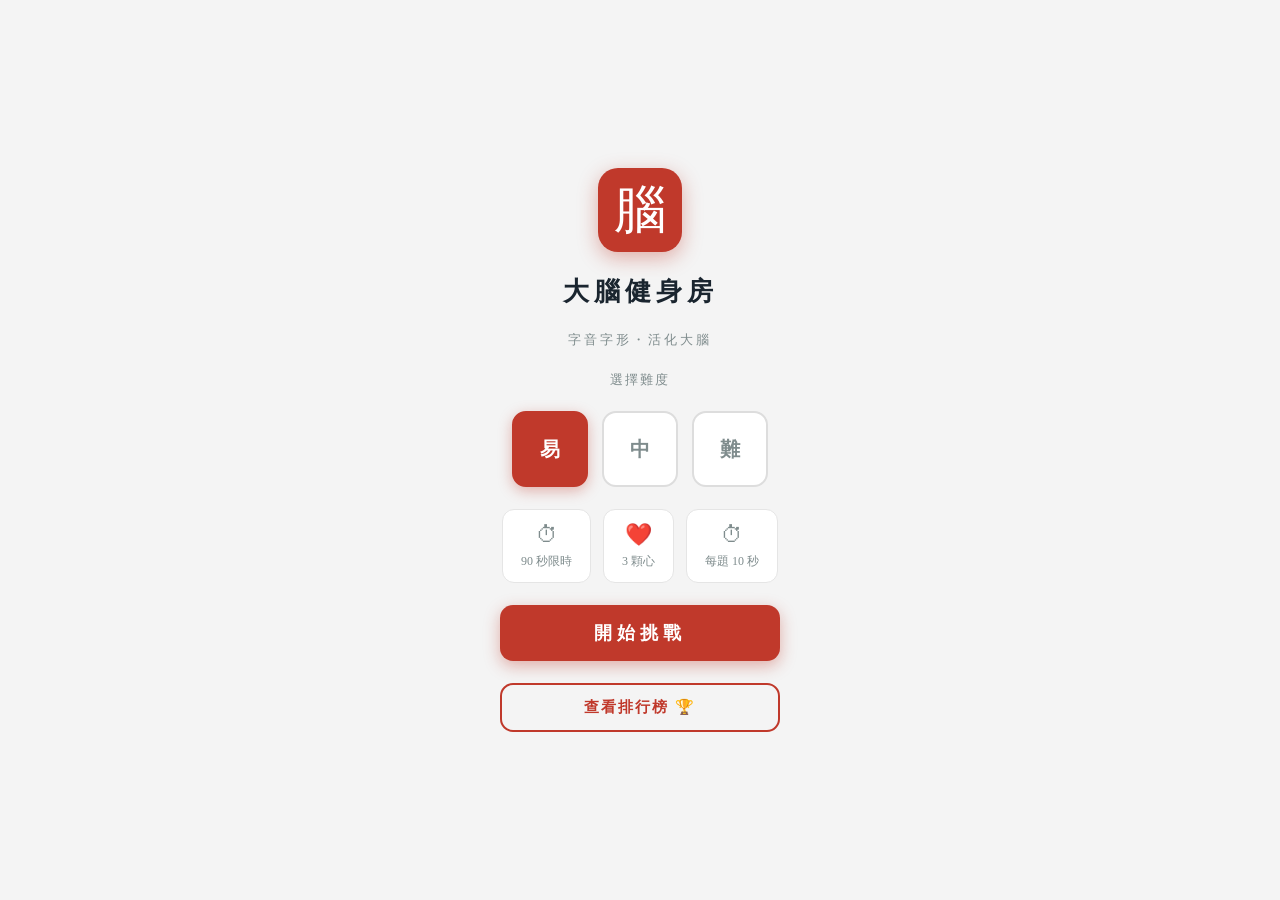
==== index.html @ edae58d8 "Add files via upload" ====
<!DOCTYPE html>
<html lang="zh-TW">
<head>
  <meta charset="UTF-8">
  <meta name="viewport" content="width=device-width, initial-scale=1.0">
  <title>大腦健身房</title>
  <link rel="stylesheet" href="style.css">
</head>
<body>

  <!-- ══════════ 開始畫面 ══════════ -->
  <div id="screen-start" class="screen active">
    <div class="start-wrap">
      <div class="logo-box">腦</div>
      <h1 class="game-title">大腦健身房</h1>
      <p class="game-sub">字音字形・活化大腦</p>

      <p class="diff-label">選擇難度</p>
      <div class="diff-row">
        <button class="diff-btn active" data-diff="1">易</button>
        <button class="diff-btn"        data-diff="2">中</button>
        <button class="diff-btn"        data-diff="3">難</button>
      </div>

      <div class="rule-row">
        <div class="rule-chip"><span class="icon">⏱</span>90 秒限時</div>
        <div class="rule-chip"><span class="icon">❤️</span><span id="rule-hearts">3 顆心</span></div>
        <div class="rule-chip"><span class="icon">⏱</span><span id="rule-per-q">每題 10 秒</span></div>
      </div>

      <button id="start-btn" class="btn-primary">開始挑戰</button>
      <button id="lb-open-btn" class="btn-ghost">查看排行榜 🏆</button>
    </div>
  </div>

  <!-- ══════════ 遊戲畫面 ══════════ -->
  <div id="screen-game" class="screen">

    <div class="top-bar">
      <div class="hearts" id="hearts-display">❤️❤️❤️</div>

      <div class="timer-block">
        <div class="bar-label">剩餘時間</div>
        <div class="timer-num" id="global-timer">90</div>
      </div>

      <div class="score-block">
        <div class="score-label">分數</div>
        <div class="score-num" id="score-display">0</div>
      </div>
    </div>

    <div class="bar-wrap">
      <div class="per-q-bar" id="per-q-bar"></div>
    </div>

    <div class="question-area">
      <span class="type-badge" id="question-type-badge">字音</span>
      <p class="question-text" id="question-text"></p>
    </div>

    <div class="options-grid" id="options-grid"></div>

    <div class="explanation" id="explanation" style="display:none">
      <div class="answer-label">✅ 正確答案：<span id="answer-display"></span></div>
      <div class="explanation-body" id="explanation-text"></div>
    </div>

  </div>

  <!-- ══════════ 結算畫面 ══════════ -->
  <div id="screen-end" class="screen">
    <div class="end-wrap">
      <div class="end-icon"  id="end-icon">⏰</div>
      <h2 class="end-title"  id="end-title">時間到！</h2>
      <div class="final-score" id="final-score">0</div>
      <p class="unit-label">分</p>

      <div class="stats-row">
        <div class="stat">
          <span class="stat-val"   id="stat-correct">0</span>
          <span class="stat-label">答對</span>
        </div>
        <div class="stat">
          <span class="stat-val"   id="stat-total">0</span>
          <span class="stat-label">作答</span>
        </div>
        <div class="stat">
          <span class="stat-val"   id="stat-acc">0%</span>
          <span class="stat-label">正確率</span>
        </div>
      </div>

      <div class="new-record" id="new-record" style="display:none">🎉 新紀錄！</div>

      <button id="replay-btn"      class="btn-primary">再玩一次</button>
      <button id="end-lb-btn"      class="btn-ghost">查看排行榜 🏆</button>
      <button id="change-diff-btn" class="btn-ghost">更換難度</button>
    </div>
  </div>

  <!-- ══════════ 排行榜畫面 ══════════ -->
  <div id="screen-lb" class="screen">
    <div class="lb-header">
      <button id="lb-back-btn" class="lb-back-btn">‹ 返回</button>
      <h2 class="lb-title">排行榜</h2>
      <button id="lb-clear-btn" class="lb-clear-btn">清除</button>
    </div>
    <div class="lb-list" id="lb-list"></div>
    <p class="lb-empty" id="lb-empty" style="display:none">還沒有紀錄，快去挑戰吧！</p>
  </div>

  <script src="questions.js"></script>
  <script src="sounds.js"></script>
  <script src="game.js"></script>
</body>
</html>
---- style.css ----
*, *::before, *::after { box-sizing: border-box; margin: 0; padding: 0; }

:root {
  --red:    #C0392B;
  --red-dk: #96281B;
  --gold:   #D4AC0D;
  --navy:   #1A252F;
  --ok:     #27AE60;
  --fail:   #E74C3C;
  --bg:     #F4F4F4;
  --card:   #FFFFFF;
  --muted:  #7F8C8D;
}

body {
  font-family: 'Noto Serif TC', 'Microsoft JhengHei', '微軟正黑體', serif;
  background: var(--bg);
  color: var(--navy);
  min-height: 100dvh;
  display: flex;
  align-items: center;
  justify-content: center;
}

/* ── screens ── */
.screen {
  display: none;
  flex-direction: column;
  width: 100%;
  max-width: 480px;
  min-height: 100dvh;
}
.screen.active { display: flex; }

/* ═══════════════════════ START ═══════════════════════ */
.start-wrap {
  display: flex;
  flex-direction: column;
  align-items: center;
  justify-content: center;
  gap: 22px;
  padding: 48px 28px;
  min-height: 100dvh;
}

.logo-box {
  width: 84px; height: 84px;
  background: var(--red);
  color: #fff;
  font-size: 52px;
  display: flex; align-items: center; justify-content: center;
  border-radius: 20px;
  box-shadow: 0 6px 20px rgba(192,57,43,.38);
}

.game-title { font-size: 26px; font-weight: 900; letter-spacing: 5px; }
.game-sub   { font-size: 13px; color: var(--muted); letter-spacing: 3px; }

/* difficulty */
.diff-label { font-size: 13px; color: var(--muted); letter-spacing: 2px; text-align: center; }
.diff-row   { display: flex; gap: 14px; }
.diff-btn {
  width: 76px; height: 76px;
  border: 2px solid #DDD;
  border-radius: 14px;
  background: var(--card);
  font-size: 20px; font-weight: 700;
  cursor: pointer;
  color: var(--muted);
  letter-spacing: 1px;
  transition: border-color .18s, color .18s, background .18s, box-shadow .18s;
  font-family: inherit;
}
.diff-btn:hover   { border-color: var(--red); color: var(--red); }
.diff-btn.active  { background: var(--red); border-color: var(--red); color: #fff; box-shadow: 0 4px 14px rgba(192,57,43,.36); }

/* rule chips */
.rule-row { display: flex; gap: 12px; }
.rule-chip {
  display: flex; flex-direction: column; align-items: center; gap: 5px;
  background: var(--card); border: 1px solid #E5E5E5;
  border-radius: 12px; padding: 12px 18px;
  font-size: 12px; color: var(--muted);
}
.rule-chip .icon { font-size: 22px; }

/* buttons */
.btn-primary {
  width: 100%; max-width: 280px;
  padding: 16px; border: none; border-radius: 13px;
  background: var(--red); color: #fff;
  font-size: 18px; font-weight: 700; letter-spacing: 5px;
  cursor: pointer; font-family: inherit;
  box-shadow: 0 5px 16px rgba(192,57,43,.38);
  transition: background .18s, transform .1s;
}
.btn-primary:hover   { background: var(--red-dk); transform: translateY(-1px); }
.btn-primary:active  { transform: none; }

.btn-ghost {
  width: 100%; max-width: 280px;
  padding: 13px; border: 2px solid var(--red); border-radius: 13px;
  background: transparent; color: var(--red);
  font-size: 15px; font-weight: 600; letter-spacing: 2px;
  cursor: pointer; font-family: inherit;
  transition: background .18s;
}
.btn-ghost:hover { background: rgba(192,57,43,.05); }

/* ═══════════════════════ GAME ════════════════════════ */
#screen-game { background: var(--bg); }

/* top bar */
.top-bar {
  display: flex; align-items: center; justify-content: space-between;
  padding: 14px 20px 12px;
  background: var(--card);
  box-shadow: 0 2px 8px rgba(0,0,0,.06);
}
.hearts { font-size: 20px; letter-spacing: 2px; min-width: 80px; }

.timer-block { text-align: center; }
.bar-label, .score-label { font-size: 10px; color: var(--muted); letter-spacing: 1px; }
.timer-num {
  font-size: 30px; font-weight: 900; line-height: 1;
  font-variant-numeric: tabular-nums;
  min-width: 50px; text-align: center;
}
.timer-num.urgent { color: var(--fail); animation: pulse .5s infinite alternate; }
@keyframes pulse { to { transform: scale(1.06); } }

.score-block { text-align: right; min-width: 80px; }
.score-num {
  font-size: 26px; font-weight: 900; line-height: 1;
  font-variant-numeric: tabular-nums;
}

/* per-question bar */
.bar-wrap { height: 5px; background: #E8E8E8; }
.per-q-bar {
  height: 100%;
  background: linear-gradient(90deg, var(--gold), var(--red));
  transition: width .08s linear;
}
.per-q-bar.low { background: var(--fail); }

/* question */
.question-area { padding: 18px 24px 8px; }
.type-badge {
  display: inline-block;
  padding: 4px 14px; margin-bottom: 14px;
  background: var(--red); color: #fff;
  border-radius: 20px; font-size: 12px; letter-spacing: 2px;
}
.question-text { font-size: 20px; line-height: 1.75; font-weight: 600; }

/* options */
.options-grid {
  display: grid;
  grid-template-columns: 1fr 1fr;
  gap: 12px;
  padding: 0 24px 16px;
}
.options-grid.two-col { grid-template-columns: 1fr; }

.option-btn {
  padding: 18px 14px;
  background: var(--card); border: 2px solid #E5E5E5; border-radius: 13px;
  font-size: 18px; font-weight: 600; letter-spacing: 1px; line-height: 1.4;
  cursor: pointer; color: var(--navy); font-family: inherit;
  transition: border-color .14s, background .14s, transform .1s;
}
.option-btn:hover:not(:disabled) {
  border-color: var(--red);
  background: rgba(192,57,43,.04);
  transform: translateY(-1px);
}
.option-btn:active:not(:disabled) { transform: none; }
.option-btn.reveal { background: #EAFAF1; border-color: var(--ok); color: var(--ok); }
.option-btn.wrong  { background: #FDEDEC; border-color: var(--fail); color: var(--fail); }

/* explanation */
.explanation {
  margin: 0 24px 16px;
  padding: 12px 16px;
  background: var(--card);
  border-left: 4px solid var(--ok);
  border-radius: 0 10px 10px 0;
  animation: fadeUp .28s ease;
}
.answer-label {
  font-size: 17px;
  font-weight: 700;
  color: var(--ok);
  margin-bottom: 6px;
  letter-spacing: 1px;
}
.explanation-body {
  font-size: 13px;
  color: var(--muted);
  line-height: 1.7;
}
@keyframes fadeUp { from { opacity: 0; transform: translateY(5px); } to { opacity: 1; } }

/* floating score */
.float-score {
  position: fixed; top: 72px; right: 26px;
  font-size: 22px; font-weight: 900; color: var(--gold);
  pointer-events: none; z-index: 200;
  animation: floatUp .9s ease forwards;
}
@keyframes floatUp {
  0%   { opacity: 1; transform: translateY(0); }
  100% { opacity: 0; transform: translateY(-44px); }
}

/* ═══════════════════════ END ═════════════════════════ */
.end-wrap {
  display: flex; flex-direction: column;
  align-items: center; justify-content: center;
  gap: 16px; padding: 48px 28px;
  min-height: 100dvh;
}
.end-icon    { font-size: 68px; }
.end-title   { font-size: 26px; font-weight: 900; letter-spacing: 4px; }
.final-score { font-size: 78px; font-weight: 900; color: var(--red); line-height: 1; }
.unit-label  { font-size: 16px; color: var(--muted); margin-top: -8px; }

.stats-row { display: flex; gap: 28px; margin: 8px 0 18px; }
.stat { display: flex; flex-direction: column; align-items: center; gap: 4px; }
.stat-val   { font-size: 30px; font-weight: 900; }
.stat-label { font-size: 12px; color: var(--muted); letter-spacing: 1px; }

/* new record badge */
.new-record {
  background: linear-gradient(135deg, var(--gold), #f39c12);
  color: #fff;
  font-size: 15px; font-weight: 900; letter-spacing: 3px;
  padding: 8px 24px; border-radius: 24px;
  box-shadow: 0 4px 14px rgba(212,172,13,.45);
  animation: popIn .4s cubic-bezier(.34,1.56,.64,1);
}
@keyframes popIn { from { transform: scale(.6); opacity: 0; } to { transform: scale(1); opacity: 1; } }

/* ═══════════════════════ LEADERBOARD ════════════════ */
#screen-lb { background: var(--bg); }

.lb-header {
  display: flex; align-items: center; justify-content: space-between;
  padding: 16px 20px;
  background: var(--card);
  box-shadow: 0 2px 8px rgba(0,0,0,.06);
  position: sticky; top: 0; z-index: 10;
}
.lb-title { font-size: 18px; font-weight: 900; letter-spacing: 4px; }

.lb-back-btn {
  padding: 8px 14px; border: none; border-radius: 8px;
  background: transparent; color: var(--red);
  font-size: 16px; font-weight: 700; cursor: pointer; font-family: inherit;
}
.lb-back-btn:hover { background: rgba(192,57,43,.07); }

.lb-clear-btn {
  padding: 8px 14px; border: 1px solid #DDD; border-radius: 8px;
  background: transparent; color: var(--muted);
  font-size: 13px; cursor: pointer; font-family: inherit;
}
.lb-clear-btn:hover { border-color: var(--fail); color: var(--fail); }

.lb-list { padding: 16px 20px; display: flex; flex-direction: column; gap: 10px; }

.lb-row {
  display: flex; align-items: center; gap: 14px;
  background: var(--card); border-radius: 14px;
  padding: 14px 18px;
  border: 1px solid #EBEBEB;
  transition: box-shadow .15s;
}
.lb-row:hover { box-shadow: 0 4px 14px rgba(0,0,0,.07); }
.lb-row.lb-top {
  border-color: var(--gold);
  box-shadow: 0 4px 16px rgba(212,172,13,.2);
}

.lb-rank { font-size: 26px; min-width: 36px; text-align: center; }
.rank-num {
  display: inline-block; width: 32px; height: 32px; line-height: 32px;
  background: #F0F0F0; border-radius: 50%;
  font-size: 14px; font-weight: 700; color: var(--muted); text-align: center;
}

.lb-score {
  font-size: 26px; font-weight: 900; color: var(--navy);
  flex: 1; font-variant-numeric: tabular-nums;
}
.lb-unit { font-size: 13px; font-weight: 400; color: var(--muted); margin-left: 2px; }

.lb-meta {
  display: flex; flex-direction: column; align-items: flex-end; gap: 3px;
}
.lb-diff {
  font-size: 12px; font-weight: 700; letter-spacing: 1px;
  padding: 2px 10px; border-radius: 12px; color: #fff;
}
.diff-1 { background: #27AE60; }
.diff-2 { background: #E67E22; }
.diff-3 { background: var(--red); }

.lb-acc  { font-size: 12px; color: var(--muted); }
.lb-date { font-size: 11px; color: #BDC3C7; }

.lb-empty {
  text-align: center; color: var(--muted);
  font-size: 15px; padding: 60px 24px;
  letter-spacing: 1px;
}
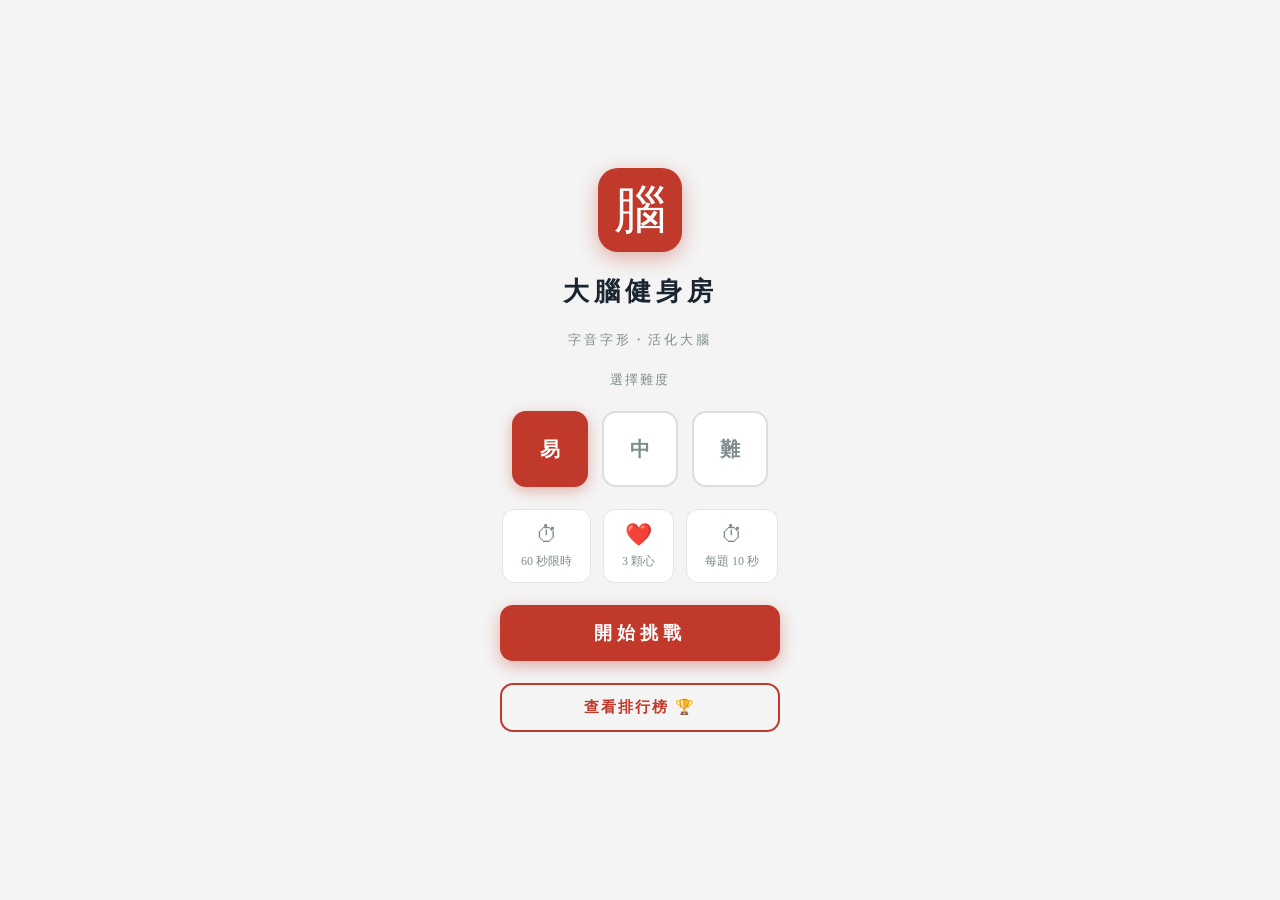
==== commit 24b897d8: "Add files via upload" ====
--- a/index.html
+++ b/index.html
@@ -23,7 +23,7 @@
       </div>
 
       <div class="rule-row">
-        <div class="rule-chip"><span class="icon">⏱</span>90 秒限時</div>
+        <div class="rule-chip"><span class="icon">⏱</span>60 秒限時</div>
         <div class="rule-chip"><span class="icon">❤️</span><span id="rule-hearts">3 顆心</span></div>
         <div class="rule-chip"><span class="icon">⏱</span><span id="rule-per-q">每題 10 秒</span></div>
       </div>
@@ -41,7 +41,7 @@
 
       <div class="timer-block">
         <div class="bar-label">剩餘時間</div>
-        <div class="timer-num" id="global-timer">90</div>
+        <div class="timer-num" id="global-timer">60</div>
       </div>
 
       <div class="score-block">
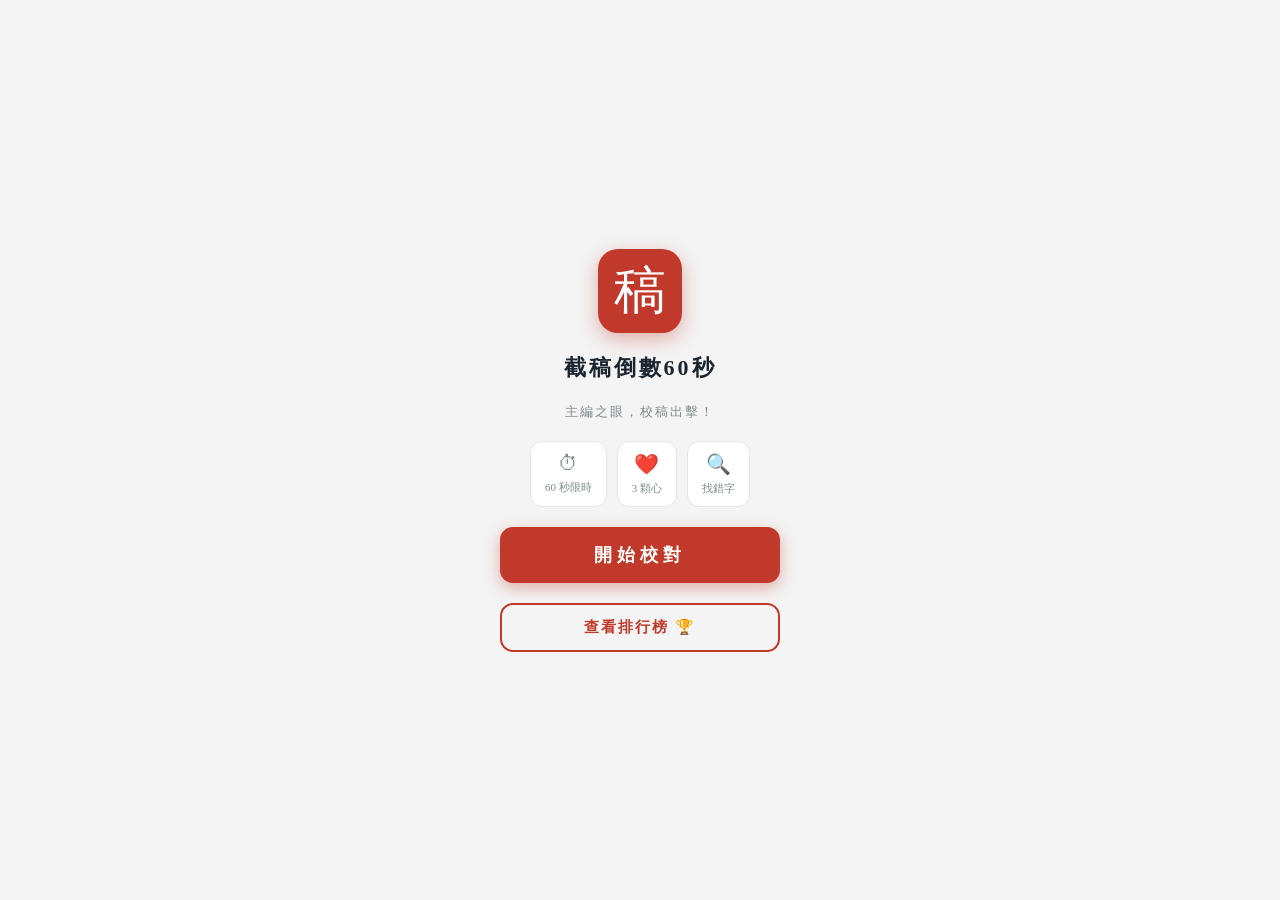
==== commit 052e55bc: "新增魔王題庫138題、職位階梯、遊戲改版 - 新增 boss 題型（每題含兩個錯字），分數 ≥550 自動切換 - 魔王題答對得雙倍分數 - 結算畫面新增職位階梯，標示目前所在階 - 遊戲名稱改為「截" ====
--- a/index.html
+++ b/index.html
@@ -3,7 +3,7 @@
 <head>
   <meta charset="UTF-8">
   <meta name="viewport" content="width=device-width, initial-scale=1.0">
-  <title>大腦健身房</title>
+  <title>截稿倒數60秒</title>
   <link rel="stylesheet" href="style.css">
 </head>
 <body>
@@ -11,24 +11,17 @@
   <!-- ══════════ 開始畫面 ══════════ -->
   <div id="screen-start" class="screen active">
     <div class="start-wrap">
-      <div class="logo-box">腦</div>
-      <h1 class="game-title">大腦健身房</h1>
-      <p class="game-sub">字音字形・活化大腦</p>
+      <div class="logo-box">稿</div>
+      <h1 class="game-title">截稿倒數60秒</h1>
+      <p class="game-sub">主編之眼，校稿出擊！</p>
 
-      <p class="diff-label">選擇難度</p>
-      <div class="diff-row">
-        <button class="diff-btn active" data-diff="1">易</button>
-        <button class="diff-btn"        data-diff="2">中</button>
-        <button class="diff-btn"        data-diff="3">難</button>
+<div class="rule-row">
+        <div class="rule-chip"><span class="icon">⏱</span>60 秒限時</div>
+        <div class="rule-chip"><span class="icon">❤️</span>3 顆心</div>
+        <div class="rule-chip"><span class="icon">🔍</span>找錯字</div>
       </div>
 
-      <div class="rule-row">
-        <div class="rule-chip"><span class="icon">⏱</span>60 秒限時</div>
-        <div class="rule-chip"><span class="icon">❤️</span><span id="rule-hearts">3 顆心</span></div>
-        <div class="rule-chip"><span class="icon">⏱</span><span id="rule-per-q">每題 10 秒</span></div>
-      </div>
-
-      <button id="start-btn" class="btn-primary">開始挑戰</button>
+      <button id="start-btn" class="btn-primary">開始校對</button>
       <button id="lb-open-btn" class="btn-ghost">查看排行榜 🏆</button>
     </div>
   </div>
@@ -47,6 +40,7 @@
       <div class="score-block">
         <div class="score-label">分數</div>
         <div class="score-num" id="score-display">0</div>
+        <div class="rank-display" id="rank-display">實習校稿員</div>
       </div>
     </div>
 
@@ -55,14 +49,17 @@
     </div>
 
     <div class="question-area">
-      <span class="type-badge" id="question-type-badge">字音</span>
-      <p class="question-text" id="question-text"></p>
+      <p class="question-text" id="question-text">請找出文句中的錯字：</p>
     </div>
 
-    <div class="options-grid" id="options-grid"></div>
+    <div class="char-tiles-area" id="char-tiles-area" style="display:none">
+      <p class="ec-hint" id="ec-hint"></p>
+      <div class="char-tiles" id="char-tiles"></div>
+      <button id="char-confirm-btn" class="handwrite-submit-btn">確認</button>
+    </div>
 
     <div class="explanation" id="explanation" style="display:none">
-      <div class="answer-label">✅ 正確答案：<span id="answer-display"></span></div>
+      <div class="answer-label" id="answer-label">✅ 正確答案：<span id="answer-display"></span></div>
       <div class="explanation-body" id="explanation-text"></div>
     </div>
 
@@ -71,31 +68,35 @@
   <!-- ══════════ 結算畫面 ══════════ -->
   <div id="screen-end" class="screen">
     <div class="end-wrap">
-      <div class="end-icon"  id="end-icon">⏰</div>
-      <h2 class="end-title"  id="end-title">時間到！</h2>
+      <div class="end-icon" id="end-icon">⏰</div>
+      <h2 class="end-title" id="end-title">截稿時間到！</h2>
       <div class="final-score" id="final-score">0</div>
       <p class="unit-label">分</p>
 
+      <div class="end-rank-badge" id="end-rank">實習校稿員</div>
+
+      <div class="rank-ladder" id="rank-ladder"></div>
+
       <div class="stats-row">
         <div class="stat">
-          <span class="stat-val"   id="stat-correct">0</span>
+          <span class="stat-val" id="stat-correct">0</span>
           <span class="stat-label">答對</span>
         </div>
         <div class="stat">
-          <span class="stat-val"   id="stat-total">0</span>
+          <span class="stat-val" id="stat-total">0</span>
           <span class="stat-label">作答</span>
         </div>
         <div class="stat">
-          <span class="stat-val"   id="stat-acc">0%</span>
+          <span class="stat-val" id="stat-acc">0%</span>
           <span class="stat-label">正確率</span>
         </div>
       </div>
 
       <div class="new-record" id="new-record" style="display:none">🎉 新紀錄！</div>
 
-      <button id="replay-btn"      class="btn-primary">再玩一次</button>
-      <button id="end-lb-btn"      class="btn-ghost">查看排行榜 🏆</button>
-      <button id="change-diff-btn" class="btn-ghost">更換難度</button>
+      <button id="replay-btn" class="btn-primary">再校一輪</button>
+      <button id="end-lb-btn" class="btn-ghost">查看排行榜 🏆</button>
+      <button id="home-btn" class="btn-ghost">返回首頁</button>
     </div>
   </div>
 
--- a/style.css
+++ b/style.css
@@ -10,6 +10,7 @@
   --bg:     #F4F4F4;
   --card:   #FFFFFF;
   --muted:  #7F8C8D;
+  --ink:    #2C3E50;
 }
 
 body {
@@ -38,7 +39,7 @@
   flex-direction: column;
   align-items: center;
   justify-content: center;
-  gap: 22px;
+  gap: 20px;
   padding: 48px 28px;
   min-height: 100dvh;
 }
@@ -53,36 +54,39 @@
   box-shadow: 0 6px 20px rgba(192,57,43,.38);
 }
 
-.game-title { font-size: 26px; font-weight: 900; letter-spacing: 5px; }
-.game-sub   { font-size: 13px; color: var(--muted); letter-spacing: 3px; }
-
-/* difficulty */
-.diff-label { font-size: 13px; color: var(--muted); letter-spacing: 2px; text-align: center; }
-.diff-row   { display: flex; gap: 14px; }
-.diff-btn {
-  width: 76px; height: 76px;
-  border: 2px solid #DDD;
+.game-title { font-size: 22px; font-weight: 900; letter-spacing: 3px; }
+.game-sub   { font-size: 13px; color: var(--muted); letter-spacing: 2px; }
+
+/* level preview */
+.level-preview {
+  display: flex;
+  align-items: center;
+  flex-wrap: wrap;
+  justify-content: center;
+  gap: 4px;
+  background: var(--card);
+  border: 1px solid #E5E5E5;
   border-radius: 14px;
-  background: var(--card);
-  font-size: 20px; font-weight: 700;
-  cursor: pointer;
-  color: var(--muted);
-  letter-spacing: 1px;
-  transition: border-color .18s, color .18s, background .18s, box-shadow .18s;
-  font-family: inherit;
-}
-.diff-btn:hover   { border-color: var(--red); color: var(--red); }
-.diff-btn.active  { background: var(--red); border-color: var(--red); color: #fff; box-shadow: 0 4px 14px rgba(192,57,43,.36); }
+  padding: 12px 16px;
+  width: 100%;
+  max-width: 340px;
+}
+.lp-item {
+  display: flex; flex-direction: column; align-items: center; gap: 2px;
+}
+.lp-rank { font-size: 18px; }
+.lp-name { font-size: 10px; color: var(--muted); letter-spacing: 0.5px; white-space: nowrap; }
+.lp-arrow { font-size: 12px; color: #CCC; margin: 0 2px; }
 
 /* rule chips */
-.rule-row { display: flex; gap: 12px; }
+.rule-row { display: flex; gap: 10px; }
 .rule-chip {
   display: flex; flex-direction: column; align-items: center; gap: 5px;
   background: var(--card); border: 1px solid #E5E5E5;
-  border-radius: 12px; padding: 12px 18px;
-  font-size: 12px; color: var(--muted);
-}
-.rule-chip .icon { font-size: 22px; }
+  border-radius: 12px; padding: 10px 14px;
+  font-size: 11px; color: var(--muted);
+}
+.rule-chip .icon { font-size: 20px; }
 
 /* buttons */
 .btn-primary {
@@ -113,18 +117,24 @@
 /* top bar */
 .top-bar {
   display: flex; align-items: center; justify-content: space-between;
-  padding: 14px 20px 12px;
+  padding: 12px 20px 10px;
   background: var(--card);
   box-shadow: 0 2px 8px rgba(0,0,0,.06);
 }
 .hearts { font-size: 20px; letter-spacing: 2px; min-width: 80px; }
 
-.timer-block { text-align: center; }
+.timer-block {
+  text-align: center;
+  background: var(--bg);
+  border-radius: 12px;
+  padding: 4px 16px;
+  min-width: 80px;
+}
 .bar-label, .score-label { font-size: 10px; color: var(--muted); letter-spacing: 1px; }
 .timer-num {
-  font-size: 30px; font-weight: 900; line-height: 1;
+  font-size: 44px; font-weight: 900; line-height: 1;
   font-variant-numeric: tabular-nums;
-  min-width: 50px; text-align: center;
+  min-width: 64px; text-align: center;
 }
 .timer-num.urgent { color: var(--fail); animation: pulse .5s infinite alternate; }
 @keyframes pulse { to { transform: scale(1.06); } }
@@ -133,6 +143,10 @@
 .score-num {
   font-size: 26px; font-weight: 900; line-height: 1;
   font-variant-numeric: tabular-nums;
+}
+.rank-display {
+  font-size: 10px; color: var(--red); font-weight: 700;
+  letter-spacing: 0.5px; margin-top: 2px; white-space: nowrap;
 }
 
 /* per-question bar */
@@ -142,42 +156,66 @@
   background: linear-gradient(90deg, var(--gold), var(--red));
   transition: width .08s linear;
 }
-.per-q-bar.low { background: var(--fail); }
+.per-q-bar.low {
+  background: var(--fail);
+  animation: barPulse .35s infinite alternate;
+}
+@keyframes barPulse {
+  from { opacity: 1; }
+  to   { opacity: .45; }
+}
 
 /* question */
-.question-area { padding: 18px 24px 8px; }
-.type-badge {
-  display: inline-block;
-  padding: 4px 14px; margin-bottom: 14px;
+.question-area { padding: 16px 24px 8px; }
+.question-text { font-size: 15px; line-height: 1.75; font-weight: 600; color: var(--muted); letter-spacing: 1px; }
+
+/* errorchar – 找錯字 */
+.char-tiles-area {
+  display: flex;
+  flex-direction: column;
+  align-items: center;
+  gap: 14px;
+  padding: 8px 24px 20px;
+}
+.ec-hint {
+  font-size: 13px;
+  color: var(--muted);
+  letter-spacing: 1px;
+}
+.char-tiles {
+  display: flex;
+  flex-wrap: wrap;
+  justify-content: center;
+  gap: 8px;
+  max-width: 380px;
+}
+.char-tile {
+  width: 50px; height: 54px;
+  display: flex; align-items: center; justify-content: center;
+  font-size: 26px; font-weight: 700;
+  border: 2px solid #E5E5E5; border-radius: 10px;
+  background: var(--card); color: var(--navy);
+  cursor: pointer; font-family: inherit;
+  user-select: none;
+  transition: border-color .12s, background .12s, transform .1s;
+}
+.char-tile:active:not(:disabled) { transform: scale(.93); }
+.char-tile.selected { border-color: var(--red); background: rgba(192,57,43,.08); color: var(--red); }
+.char-tile.tile-correct { background: #EAFAF1; border-color: var(--ok); color: var(--ok); cursor: default; }
+.char-tile.tile-wrong   { background: #FDEDEC; border-color: var(--fail); color: var(--fail); cursor: default; }
+.char-tile.tile-missed  { background: #FEF9E7; border-color: var(--gold); color: #B7950B; cursor: default; }
+.char-tile.tile-plain   { cursor: default; }
+
+.handwrite-submit-btn {
+  padding: 12px 44px;
   background: var(--red); color: #fff;
-  border-radius: 20px; font-size: 12px; letter-spacing: 2px;
-}
-.question-text { font-size: 20px; line-height: 1.75; font-weight: 600; }
-
-/* options */
-.options-grid {
-  display: grid;
-  grid-template-columns: 1fr 1fr;
-  gap: 12px;
-  padding: 0 24px 16px;
-}
-.options-grid.two-col { grid-template-columns: 1fr; }
-
-.option-btn {
-  padding: 18px 14px;
-  background: var(--card); border: 2px solid #E5E5E5; border-radius: 13px;
-  font-size: 18px; font-weight: 600; letter-spacing: 1px; line-height: 1.4;
-  cursor: pointer; color: var(--navy); font-family: inherit;
-  transition: border-color .14s, background .14s, transform .1s;
-}
-.option-btn:hover:not(:disabled) {
-  border-color: var(--red);
-  background: rgba(192,57,43,.04);
-  transform: translateY(-1px);
-}
-.option-btn:active:not(:disabled) { transform: none; }
-.option-btn.reveal { background: #EAFAF1; border-color: var(--ok); color: var(--ok); }
-.option-btn.wrong  { background: #FDEDEC; border-color: var(--fail); color: var(--fail); }
+  border: none; border-radius: 12px;
+  font-size: 16px; font-weight: 700; letter-spacing: 3px;
+  cursor: pointer; font-family: inherit;
+  transition: background .15s, opacity .15s;
+}
+.handwrite-submit-btn:hover:not(:disabled) { background: var(--red-dk); }
+.handwrite-submit-btn:disabled { opacity: .45; cursor: default; }
 
 /* explanation */
 .explanation {
@@ -189,17 +227,11 @@
   animation: fadeUp .28s ease;
 }
 .answer-label {
-  font-size: 17px;
-  font-weight: 700;
-  color: var(--ok);
-  margin-bottom: 6px;
-  letter-spacing: 1px;
-}
-.explanation-body {
-  font-size: 13px;
-  color: var(--muted);
-  line-height: 1.7;
-}
+  font-size: 16px; font-weight: 700; color: var(--ok);
+  margin-bottom: 6px; letter-spacing: 1px;
+}
+.explanation-body { font-size: 13px; color: var(--muted); line-height: 1.7; }
+
 @keyframes fadeUp { from { opacity: 0; transform: translateY(5px); } to { opacity: 1; } }
 
 /* floating score */
@@ -214,24 +246,81 @@
   100% { opacity: 0; transform: translateY(-44px); }
 }
 
+/* floating level-up */
+.float-level-up {
+  position: fixed; top: 50%; left: 50%; transform: translate(-50%, -50%);
+  background: linear-gradient(135deg, var(--gold), #f39c12);
+  color: #fff;
+  font-size: 18px; font-weight: 900; letter-spacing: 3px;
+  padding: 14px 28px; border-radius: 28px;
+  box-shadow: 0 6px 24px rgba(212,172,13,.5);
+  pointer-events: none; z-index: 300;
+  animation: levelUpPop 1.8s ease forwards;
+}
+@keyframes levelUpPop {
+  0%   { opacity: 0; transform: translate(-50%, -50%) scale(.6); }
+  15%  { opacity: 1; transform: translate(-50%, -50%) scale(1.08); }
+  30%  { transform: translate(-50%, -50%) scale(1); }
+  70%  { opacity: 1; }
+  100% { opacity: 0; transform: translate(-50%, -60%); }
+}
+
 /* ═══════════════════════ END ═════════════════════════ */
 .end-wrap {
   display: flex; flex-direction: column;
   align-items: center; justify-content: center;
-  gap: 16px; padding: 48px 28px;
+  gap: 14px; padding: 48px 28px;
   min-height: 100dvh;
 }
-.end-icon    { font-size: 68px; }
-.end-title   { font-size: 26px; font-weight: 900; letter-spacing: 4px; }
+.end-icon    { font-size: 64px; }
+.end-title   { font-size: 24px; font-weight: 900; letter-spacing: 4px; }
 .final-score { font-size: 78px; font-weight: 900; color: var(--red); line-height: 1; }
 .unit-label  { font-size: 16px; color: var(--muted); margin-top: -8px; }
 
-.stats-row { display: flex; gap: 28px; margin: 8px 0 18px; }
+.end-rank-badge {
+  background: var(--ink);
+  color: #fff;
+  font-size: 15px; font-weight: 900; letter-spacing: 3px;
+  padding: 8px 24px; border-radius: 24px;
+  animation: popIn .4s cubic-bezier(.34,1.56,.64,1);
+}
+
+/* rank ladder */
+.rank-ladder {
+  display: flex;
+  flex-direction: column;
+  gap: 6px;
+  width: 100%;
+  max-width: 300px;
+}
+.rl-row {
+  display: flex;
+  align-items: center;
+  gap: 10px;
+  padding: 8px 14px;
+  border-radius: 10px;
+  border: 1.5px solid #E8E8E8;
+  background: var(--card);
+  opacity: .5;
+  transition: opacity .2s;
+}
+.rl-row.rl-current {
+  border-color: var(--red);
+  background: rgba(192,57,43,.06);
+  opacity: 1;
+  box-shadow: 0 2px 10px rgba(192,57,43,.15);
+}
+.rl-row.rl-achieved { opacity: .75; }
+.rl-icon  { font-size: 18px; min-width: 22px; text-align: center; }
+.rl-title { flex: 1; font-size: 13px; font-weight: 700; color: var(--ink); }
+.rl-min   { font-size: 11px; color: var(--muted); white-space: nowrap; }
+.rl-here  { font-size: 11px; font-weight: 900; color: var(--red); white-space: nowrap; }
+
+.stats-row { display: flex; gap: 28px; margin: 4px 0 12px; }
 .stat { display: flex; flex-direction: column; align-items: center; gap: 4px; }
 .stat-val   { font-size: 30px; font-weight: 900; }
 .stat-label { font-size: 12px; color: var(--muted); letter-spacing: 1px; }
 
-/* new record badge */
 .new-record {
   background: linear-gradient(135deg, var(--gold), #f39c12);
   color: #fff;
@@ -296,22 +385,13 @@
 }
 .lb-unit { font-size: 13px; font-weight: 400; color: var(--muted); margin-left: 2px; }
 
-.lb-meta {
-  display: flex; flex-direction: column; align-items: flex-end; gap: 3px;
-}
-.lb-diff {
-  font-size: 12px; font-weight: 700; letter-spacing: 1px;
-  padding: 2px 10px; border-radius: 12px; color: #fff;
-}
-.diff-1 { background: #27AE60; }
-.diff-2 { background: #E67E22; }
-.diff-3 { background: var(--red); }
-
-.lb-acc  { font-size: 12px; color: var(--muted); }
-.lb-date { font-size: 11px; color: #BDC3C7; }
+.lb-meta { display: flex; flex-direction: column; align-items: flex-end; gap: 3px; }
+.lb-title-tag { font-size: 11px; font-weight: 700; color: var(--red); letter-spacing: 1px; }
+.lb-correct { font-size: 12px; font-weight: 700; color: var(--ok); }
+.lb-acc     { font-size: 12px; color: var(--muted); }
+.lb-date    { font-size: 11px; color: #BDC3C7; }
 
 .lb-empty {
   text-align: center; color: var(--muted);
-  font-size: 15px; padding: 60px 24px;
-  letter-spacing: 1px;
-}
+  font-size: 15px; padding: 60px 24px; letter-spacing: 1px;
+}
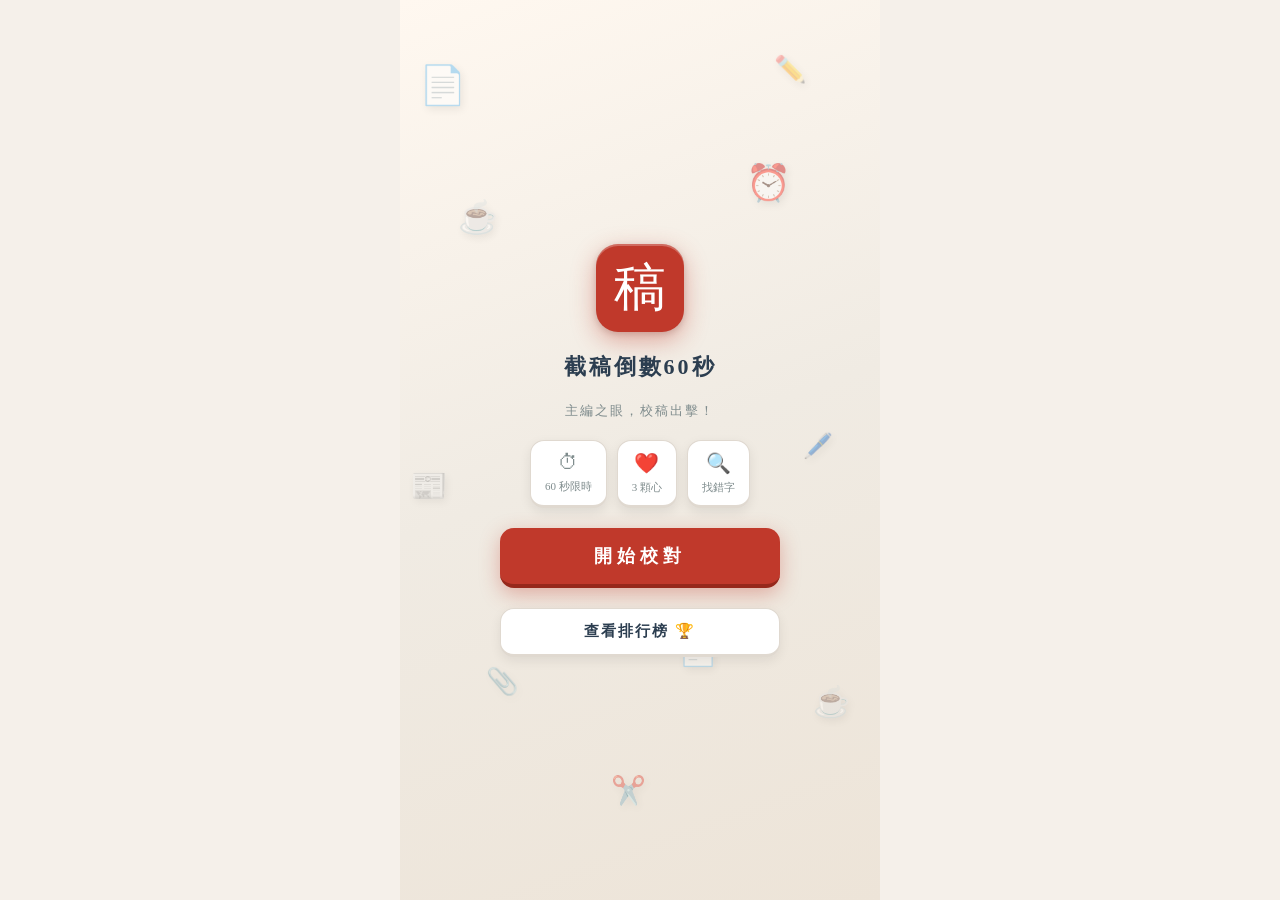
==== commit 06a2b116: "UI 改版：清爽風格 + 5 階職位系統 + 金牌主編挑戰賽 - 介面改為暖米白清爽風，開始畫面加入編輯室飄浮道具動畫 - 職位系統擴為 5 階：實習校稿員 / 特約校稿 / 資深編輯 / 校稿主編 " ====
--- a/index.html
+++ b/index.html
@@ -11,11 +11,26 @@
   <!-- ══════════ 開始畫面 ══════════ -->
   <div id="screen-start" class="screen active">
     <div class="start-wrap">
+
+      <!-- 背景飄動裝飾 -->
+      <div class="start-deco" aria-hidden="true">
+        <span class="deco-item di-1">📄</span>
+        <span class="deco-item di-2">✏️</span>
+        <span class="deco-item di-3">☕</span>
+        <span class="deco-item di-4">⏰</span>
+        <span class="deco-item di-5">📰</span>
+        <span class="deco-item di-6">🖊️</span>
+        <span class="deco-item di-7">📄</span>
+        <span class="deco-item di-8">📎</span>
+        <span class="deco-item di-9">✂️</span>
+        <span class="deco-item di-10">☕</span>
+      </div>
+
       <div class="logo-box">稿</div>
       <h1 class="game-title">截稿倒數60秒</h1>
       <p class="game-sub">主編之眼，校稿出擊！</p>
 
-<div class="rule-row">
+      <div class="rule-row">
         <div class="rule-chip"><span class="icon">⏱</span>60 秒限時</div>
         <div class="rule-chip"><span class="icon">❤️</span>3 顆心</div>
         <div class="rule-chip"><span class="icon">🔍</span>找錯字</div>
--- a/style.css
+++ b/style.css
@@ -4,13 +4,15 @@
   --red:    #C0392B;
   --red-dk: #96281B;
   --gold:   #D4AC0D;
+  --gold-lt:#FFF3CD;
   --navy:   #1A252F;
   --ok:     #27AE60;
   --fail:   #E74C3C;
-  --bg:     #F4F4F4;
+  --bg:     #F5F0EA;
   --card:   #FFFFFF;
   --muted:  #7F8C8D;
   --ink:    #2C3E50;
+  --border: #E0D9D0;
 }
 
 body {
@@ -35,6 +37,7 @@
 
 /* ═══════════════════════ START ═══════════════════════ */
 .start-wrap {
+  position: relative;
   display: flex;
   flex-direction: column;
   align-items: center;
@@ -42,99 +45,150 @@
   gap: 20px;
   padding: 48px 28px;
   min-height: 100dvh;
-}
-
+  overflow: hidden;
+  background: linear-gradient(160deg, #FFF8F0 0%, #F0EBE3 50%, #EDE4D8 100%);
+}
+
+/* ── 飄動裝飾（编輯室忙碌感） ── */
+.start-deco {
+  position: absolute;
+  inset: 0;
+  pointer-events: none;
+  z-index: 0;
+}
+.deco-item {
+  position: absolute;
+  filter: drop-shadow(2px 3px 4px rgba(0,0,0,.15));
+}
+
+.di-1  { left: 4%;  top: 7%;  font-size: 38px; opacity:.5; animation: driftA 6.0s ease-in-out infinite; }
+.di-2  { left: 78%; top: 6%;  font-size: 26px; opacity:.4; animation: driftB 7.2s ease-in-out infinite; animation-delay:-1.5s; }
+.di-3  { left: 12%; top: 22%; font-size: 32px; opacity:.45; animation: driftC 8.0s ease-in-out infinite; animation-delay:-2s; }
+.di-4  { left: 72%; top: 18%; font-size: 36px; opacity:.5; animation: driftA 5.5s ease-in-out infinite; animation-delay:-0.8s; }
+.di-5  { left: 2%;  top: 52%; font-size: 30px; opacity:.38; animation: driftB 9.0s ease-in-out infinite; animation-delay:-3s; }
+.di-6  { left: 84%; top: 48%; font-size: 24px; opacity:.42; animation: driftC 6.5s ease-in-out infinite; animation-delay:-2.5s; }
+.di-7  { left: 58%; top: 70%; font-size: 32px; opacity:.4; animation: driftA 7.5s ease-in-out infinite; animation-delay:-1s; }
+.di-8  { left: 18%; top: 74%; font-size: 26px; opacity:.35; animation: driftB 5.0s ease-in-out infinite; animation-delay:-4s; }
+.di-9  { left: 44%; top: 86%; font-size: 28px; opacity:.4; animation: driftC 8.5s ease-in-out infinite; animation-delay:-1.8s; }
+.di-10 { left: 86%; top: 76%; font-size: 30px; opacity:.38; animation: driftA 6.2s ease-in-out infinite; animation-delay:-3.5s; }
+
+@keyframes driftA {
+  0%,100% { transform: translateY(0)    rotate(-6deg); }
+  40%      { transform: translateY(-20px) rotate(7deg); }
+  70%      { transform: translateY(-8px)  rotate(-10deg); }
+}
+@keyframes driftB {
+  0%,100% { transform: translateY(0)     rotate(8deg); }
+  35%      { transform: translateY(-24px) rotate(-5deg); }
+  65%      { transform: translateY(-10px) rotate(12deg); }
+}
+@keyframes driftC {
+  0%,100% { transform: translateY(0)    rotate(-2deg) scale(1); }
+  50%      { transform: translateY(-16px) rotate(9deg) scale(1.06); }
+}
+
+/* ── start content ── */
 .logo-box {
-  width: 84px; height: 84px;
+  position: relative; z-index: 1;
+  width: 88px; height: 88px;
   background: var(--red);
   color: #fff;
   font-size: 52px;
   display: flex; align-items: center; justify-content: center;
-  border-radius: 20px;
-  box-shadow: 0 6px 20px rgba(192,57,43,.38);
-}
-
-.game-title { font-size: 22px; font-weight: 900; letter-spacing: 3px; }
-.game-sub   { font-size: 13px; color: var(--muted); letter-spacing: 2px; }
-
-/* level preview */
-.level-preview {
-  display: flex;
-  align-items: center;
-  flex-wrap: wrap;
-  justify-content: center;
-  gap: 4px;
-  background: var(--card);
-  border: 1px solid #E5E5E5;
-  border-radius: 14px;
-  padding: 12px 16px;
-  width: 100%;
-  max-width: 340px;
-}
-.lp-item {
-  display: flex; flex-direction: column; align-items: center; gap: 2px;
-}
-.lp-rank { font-size: 18px; }
-.lp-name { font-size: 10px; color: var(--muted); letter-spacing: 0.5px; white-space: nowrap; }
-.lp-arrow { font-size: 12px; color: #CCC; margin: 0 2px; }
+  border-radius: 22px;
+  box-shadow:
+    0 2px 0 rgba(255,255,255,.25) inset,
+    0 8px 24px rgba(192,57,43,.4),
+    0 2px 6px rgba(0,0,0,.15);
+}
+
+.game-title {
+  position: relative; z-index: 1;
+  font-size: 22px; font-weight: 900; letter-spacing: 3px;
+  color: var(--ink);
+}
+.game-sub {
+  position: relative; z-index: 1;
+  font-size: 13px; color: var(--muted); letter-spacing: 2px;
+}
 
 /* rule chips */
-.rule-row { display: flex; gap: 10px; }
+.rule-row { position: relative; z-index: 1; display: flex; gap: 10px; }
 .rule-chip {
   display: flex; flex-direction: column; align-items: center; gap: 5px;
-  background: var(--card); border: 1px solid #E5E5E5;
-  border-radius: 12px; padding: 10px 14px;
+  background: var(--card);
+  border: 1px solid var(--border);
+  border-bottom: 3px solid var(--border);
+  border-radius: 14px; padding: 10px 14px;
   font-size: 11px; color: var(--muted);
+  box-shadow: 0 4px 12px rgba(0,0,0,.08);
 }
 .rule-chip .icon { font-size: 20px; }
 
-/* buttons */
+/* ── buttons ── */
 .btn-primary {
+  position: relative; z-index: 1;
   width: 100%; max-width: 280px;
-  padding: 16px; border: none; border-radius: 13px;
+  padding: 16px; border: none; border-radius: 14px;
   background: var(--red); color: #fff;
   font-size: 18px; font-weight: 700; letter-spacing: 5px;
   cursor: pointer; font-family: inherit;
-  box-shadow: 0 5px 16px rgba(192,57,43,.38);
-  transition: background .18s, transform .1s;
-}
-.btn-primary:hover   { background: var(--red-dk); transform: translateY(-1px); }
-.btn-primary:active  { transform: none; }
+  border-bottom: 4px solid var(--red-dk);
+  box-shadow: 0 6px 20px rgba(192,57,43,.35);
+  transition: transform .09s, border-bottom-width .09s, box-shadow .09s;
+}
+.btn-primary:hover   { box-shadow: 0 8px 26px rgba(192,57,43,.45); }
+.btn-primary:active  {
+  transform: translateY(3px);
+  border-bottom-width: 1px;
+  box-shadow: 0 2px 10px rgba(192,57,43,.3);
+}
 
 .btn-ghost {
+  position: relative; z-index: 1;
   width: 100%; max-width: 280px;
-  padding: 13px; border: 2px solid var(--red); border-radius: 13px;
-  background: transparent; color: var(--red);
+  padding: 13px; border-radius: 14px;
+  background: var(--card); color: var(--ink);
   font-size: 15px; font-weight: 600; letter-spacing: 2px;
   cursor: pointer; font-family: inherit;
-  transition: background .18s;
-}
-.btn-ghost:hover { background: rgba(192,57,43,.05); }
+  border: 1.5px solid var(--border);
+  border-bottom: 3px solid var(--border);
+  box-shadow: 0 4px 12px rgba(0,0,0,.07);
+  transition: transform .09s, border-bottom-width .09s, background .15s;
+}
+.btn-ghost:hover  { background: #FAF6F0; }
+.btn-ghost:active {
+  transform: translateY(2px);
+  border-bottom-width: 1px;
+}
 
 /* ═══════════════════════ GAME ════════════════════════ */
 #screen-game { background: var(--bg); }
 
-/* top bar */
 .top-bar {
   display: flex; align-items: center; justify-content: space-between;
   padding: 12px 20px 10px;
   background: var(--card);
-  box-shadow: 0 2px 8px rgba(0,0,0,.06);
+  box-shadow: 0 2px 10px rgba(0,0,0,.07);
+  border-bottom: 1px solid var(--border);
 }
 .hearts { font-size: 20px; letter-spacing: 2px; min-width: 80px; }
 
 .timer-block {
   text-align: center;
   background: var(--bg);
+  border: 1px solid var(--border);
   border-radius: 12px;
   padding: 4px 16px;
   min-width: 80px;
+  box-shadow: 0 2px 6px rgba(0,0,0,.06);
 }
 .bar-label, .score-label { font-size: 10px; color: var(--muted); letter-spacing: 1px; }
 .timer-num {
   font-size: 44px; font-weight: 900; line-height: 1;
   font-variant-numeric: tabular-nums;
   min-width: 64px; text-align: center;
+  color: var(--ink);
 }
 .timer-num.urgent { color: var(--fail); animation: pulse .5s infinite alternate; }
 @keyframes pulse { to { transform: scale(1.06); } }
@@ -143,6 +197,7 @@
 .score-num {
   font-size: 26px; font-weight: 900; line-height: 1;
   font-variant-numeric: tabular-nums;
+  color: var(--ink);
 }
 .rank-display {
   font-size: 10px; color: var(--red); font-weight: 700;
@@ -150,7 +205,7 @@
 }
 
 /* per-question bar */
-.bar-wrap { height: 5px; background: #E8E8E8; }
+.bar-wrap { height: 5px; background: #E8E0D6; }
 .per-q-bar {
   height: 100%;
   background: linear-gradient(90deg, var(--gold), var(--red));
@@ -160,81 +215,97 @@
   background: var(--fail);
   animation: barPulse .35s infinite alternate;
 }
-@keyframes barPulse {
-  from { opacity: 1; }
-  to   { opacity: .45; }
-}
+@keyframes barPulse { from { opacity: 1; } to { opacity: .45; } }
 
 /* question */
 .question-area { padding: 16px 24px 8px; }
-.question-text { font-size: 15px; line-height: 1.75; font-weight: 600; color: var(--muted); letter-spacing: 1px; }
-
-/* errorchar – 找錯字 */
+.question-text {
+  font-size: 15px; line-height: 1.75; font-weight: 600;
+  color: var(--muted); letter-spacing: 1px;
+}
+
+/* errorchar */
 .char-tiles-area {
-  display: flex;
-  flex-direction: column;
-  align-items: center;
-  gap: 14px;
-  padding: 8px 24px 20px;
-}
-.ec-hint {
-  font-size: 13px;
-  color: var(--muted);
-  letter-spacing: 1px;
-}
+  display: flex; flex-direction: column; align-items: center;
+  gap: 14px; padding: 8px 24px 20px;
+}
+.ec-hint { font-size: 13px; color: var(--muted); letter-spacing: 1px; }
 .char-tiles {
-  display: flex;
-  flex-wrap: wrap;
-  justify-content: center;
-  gap: 8px;
-  max-width: 380px;
+  display: flex; flex-wrap: wrap; justify-content: center;
+  gap: 8px; max-width: 380px;
 }
 .char-tile {
-  width: 50px; height: 54px;
+  width: 52px; height: 56px;
   display: flex; align-items: center; justify-content: center;
   font-size: 26px; font-weight: 700;
-  border: 2px solid #E5E5E5; border-radius: 10px;
-  background: var(--card); color: var(--navy);
+  background: var(--card);
+  border: 1.5px solid #DDD;
+  border-bottom: 4px solid #CCC;
+  border-radius: 12px;
+  color: var(--navy);
   cursor: pointer; font-family: inherit;
   user-select: none;
-  transition: border-color .12s, background .12s, transform .1s;
-}
-.char-tile:active:not(:disabled) { transform: scale(.93); }
-.char-tile.selected { border-color: var(--red); background: rgba(192,57,43,.08); color: var(--red); }
-.char-tile.tile-correct { background: #EAFAF1; border-color: var(--ok); color: var(--ok); cursor: default; }
-.char-tile.tile-wrong   { background: #FDEDEC; border-color: var(--fail); color: var(--fail); cursor: default; }
-.char-tile.tile-missed  { background: #FEF9E7; border-color: var(--gold); color: #B7950B; cursor: default; }
-.char-tile.tile-plain   { cursor: default; }
+  box-shadow: 0 3px 8px rgba(0,0,0,.08);
+  transition: transform .09s, border-bottom-width .09s, box-shadow .09s, background .1s, border-color .1s;
+}
+.char-tile:active:not(:disabled) {
+  transform: translateY(3px);
+  border-bottom-width: 1px;
+  box-shadow: 0 1px 4px rgba(0,0,0,.08);
+}
+.char-tile.selected {
+  border-color: var(--red); border-bottom-color: var(--red-dk);
+  background: rgba(192,57,43,.06); color: var(--red);
+  box-shadow: 0 3px 10px rgba(192,57,43,.2);
+}
+.char-tile.tile-correct {
+  background: #EAFAF1; border-color: var(--ok); border-bottom-color: #1A6E3C;
+  color: var(--ok); cursor: default;
+}
+.char-tile.tile-wrong {
+  background: #FDEDEC; border-color: var(--fail); border-bottom-color: #8B1A10;
+  color: var(--fail); cursor: default;
+}
+.char-tile.tile-missed {
+  background: #FEF9E7; border-color: var(--gold); border-bottom-color: #9A6E00;
+  color: #9A6E00; cursor: default;
+}
+.char-tile.tile-plain { cursor: default; }
 
 .handwrite-submit-btn {
   padding: 12px 44px;
   background: var(--red); color: #fff;
-  border: none; border-radius: 12px;
+  border: none; border-bottom: 4px solid var(--red-dk);
+  border-radius: 12px;
   font-size: 16px; font-weight: 700; letter-spacing: 3px;
   cursor: pointer; font-family: inherit;
-  transition: background .15s, opacity .15s;
-}
-.handwrite-submit-btn:hover:not(:disabled) { background: var(--red-dk); }
-.handwrite-submit-btn:disabled { opacity: .45; cursor: default; }
+  box-shadow: 0 5px 16px rgba(192,57,43,.35);
+  transition: transform .09s, border-bottom-width .09s, opacity .15s;
+}
+.handwrite-submit-btn:hover:not(:disabled) { box-shadow: 0 7px 20px rgba(192,57,43,.45); }
+.handwrite-submit-btn:active:not(:disabled) {
+  transform: translateY(3px); border-bottom-width: 1px;
+}
+.handwrite-submit-btn:disabled { opacity: .4; cursor: default; }
 
 /* explanation */
 .explanation {
-  margin: 0 24px 16px;
-  padding: 12px 16px;
+  margin: 0 24px 16px; padding: 12px 16px;
   background: var(--card);
   border-left: 4px solid var(--ok);
-  border-radius: 0 10px 10px 0;
+  border-radius: 0 12px 12px 0;
+  border: 1px solid #DDD; border-left: 4px solid var(--ok);
+  box-shadow: 0 3px 10px rgba(0,0,0,.06);
   animation: fadeUp .28s ease;
 }
 .answer-label {
-  font-size: 16px; font-weight: 700; color: var(--ok);
+  font-size: 15px; font-weight: 700; color: var(--ok);
   margin-bottom: 6px; letter-spacing: 1px;
 }
 .explanation-body { font-size: 13px; color: var(--muted); line-height: 1.7; }
-
-@keyframes fadeUp { from { opacity: 0; transform: translateY(5px); } to { opacity: 1; } }
-
-/* floating score */
+@keyframes fadeUp { from { opacity:0; transform:translateY(5px); } to { opacity:1; } }
+
+/* float score */
 .float-score {
   position: fixed; top: 72px; right: 26px;
   font-size: 22px; font-weight: 900; color: var(--gold);
@@ -242,27 +313,28 @@
   animation: floatUp .9s ease forwards;
 }
 @keyframes floatUp {
-  0%   { opacity: 1; transform: translateY(0); }
-  100% { opacity: 0; transform: translateY(-44px); }
-}
-
-/* floating level-up */
+  0%   { opacity:1; transform:translateY(0); }
+  100% { opacity:0; transform:translateY(-44px); }
+}
+
+/* float level-up */
 .float-level-up {
-  position: fixed; top: 50%; left: 50%; transform: translate(-50%, -50%);
+  position: fixed; top: 50%; left: 50%; transform: translate(-50%,-50%);
   background: linear-gradient(135deg, var(--gold), #f39c12);
   color: #fff;
   font-size: 18px; font-weight: 900; letter-spacing: 3px;
   padding: 14px 28px; border-radius: 28px;
-  box-shadow: 0 6px 24px rgba(212,172,13,.5);
+  border-bottom: 4px solid #9A6E00;
+  box-shadow: 0 8px 28px rgba(212,172,13,.5);
   pointer-events: none; z-index: 300;
   animation: levelUpPop 1.8s ease forwards;
 }
 @keyframes levelUpPop {
-  0%   { opacity: 0; transform: translate(-50%, -50%) scale(.6); }
-  15%  { opacity: 1; transform: translate(-50%, -50%) scale(1.08); }
-  30%  { transform: translate(-50%, -50%) scale(1); }
-  70%  { opacity: 1; }
-  100% { opacity: 0; transform: translate(-50%, -60%); }
+  0%   { opacity:0; transform:translate(-50%,-50%) scale(.6); }
+  15%  { opacity:1; transform:translate(-50%,-50%) scale(1.08); }
+  30%  { transform:translate(-50%,-50%) scale(1); }
+  70%  { opacity:1; }
+  100% { opacity:0; transform:translate(-50%,-60%); }
 }
 
 /* ═══════════════════════ END ═════════════════════════ */
@@ -271,6 +343,7 @@
   align-items: center; justify-content: center;
   gap: 14px; padding: 48px 28px;
   min-height: 100dvh;
+  background: linear-gradient(160deg, #FFF8F0 0%, #F0EBE3 60%, #EDE4D8 100%);
 }
 .end-icon    { font-size: 64px; }
 .end-title   { font-size: 24px; font-weight: 900; letter-spacing: 4px; }
@@ -278,43 +351,55 @@
 .unit-label  { font-size: 16px; color: var(--muted); margin-top: -8px; }
 
 .end-rank-badge {
-  background: var(--ink);
-  color: #fff;
+  background: var(--ink); color: #fff;
   font-size: 15px; font-weight: 900; letter-spacing: 3px;
   padding: 8px 24px; border-radius: 24px;
+  border-bottom: 3px solid rgba(0,0,0,.3);
+  box-shadow: 0 4px 14px rgba(0,0,0,.2);
   animation: popIn .4s cubic-bezier(.34,1.56,.64,1);
 }
 
 /* rank ladder */
 .rank-ladder {
-  display: flex;
-  flex-direction: column;
-  gap: 6px;
-  width: 100%;
-  max-width: 300px;
+  display: flex; flex-direction: column; gap: 6px;
+  width: 100%; max-width: 300px;
 }
 .rl-row {
-  display: flex;
-  align-items: center;
-  gap: 10px;
-  padding: 8px 14px;
-  border-radius: 10px;
-  border: 1.5px solid #E8E8E8;
-  background: var(--card);
-  opacity: .5;
-  transition: opacity .2s;
+  display: flex; align-items: center; gap: 10px;
+  padding: 8px 14px; border-radius: 12px;
+  border: 1.5px solid var(--border);
+  border-bottom: 3px solid var(--border);
+  background: var(--card);
+  opacity: .4;
+  box-shadow: 0 2px 6px rgba(0,0,0,.05);
+}
+.rl-row.rl-boss {
+  border-color: #D4AC0D;
+  border-bottom-color: #9A6E00;
+  background: #FFFBE8;
 }
 .rl-row.rl-current {
-  border-color: var(--red);
-  background: rgba(192,57,43,.06);
-  opacity: 1;
-  box-shadow: 0 2px 10px rgba(192,57,43,.15);
+  border-color: var(--red); border-bottom-color: var(--red-dk);
+  background: rgba(192,57,43,.05); opacity: 1;
+  box-shadow: 0 4px 14px rgba(192,57,43,.15);
+}
+.rl-row.rl-current.rl-boss {
+  border-color: var(--gold); border-bottom-color: #9A6E00;
+  background: rgba(212,172,13,.08);
+  box-shadow: 0 4px 14px rgba(212,172,13,.3);
 }
 .rl-row.rl-achieved { opacity: .75; }
 .rl-icon  { font-size: 18px; min-width: 22px; text-align: center; }
-.rl-title { flex: 1; font-size: 13px; font-weight: 700; color: var(--ink); }
+.rl-title { flex: 1; font-size: 13px; font-weight: 700; color: var(--ink); display: flex; align-items: center; gap: 6px; }
 .rl-min   { font-size: 11px; color: var(--muted); white-space: nowrap; }
 .rl-here  { font-size: 11px; font-weight: 900; color: var(--red); white-space: nowrap; }
+.rl-boss-tag {
+  font-size: 10px; font-weight: 700; color: var(--gold);
+  background: var(--gold-lt);
+  border: 1px solid var(--gold);
+  border-radius: 6px; padding: 1px 6px;
+  white-space: nowrap;
+}
 
 .stats-row { display: flex; gap: 28px; margin: 4px 0 12px; }
 .stat { display: flex; flex-direction: column; align-items: center; gap: 4px; }
@@ -326,10 +411,11 @@
   color: #fff;
   font-size: 15px; font-weight: 900; letter-spacing: 3px;
   padding: 8px 24px; border-radius: 24px;
+  border-bottom: 3px solid #9A6E00;
   box-shadow: 0 4px 14px rgba(212,172,13,.45);
   animation: popIn .4s cubic-bezier(.34,1.56,.64,1);
 }
-@keyframes popIn { from { transform: scale(.6); opacity: 0; } to { transform: scale(1); opacity: 1; } }
+@keyframes popIn { from { transform:scale(.6); opacity:0; } to { transform:scale(1); opacity:1; } }
 
 /* ═══════════════════════ LEADERBOARD ════════════════ */
 #screen-lb { background: var(--bg); }
@@ -339,6 +425,7 @@
   padding: 16px 20px;
   background: var(--card);
   box-shadow: 0 2px 8px rgba(0,0,0,.06);
+  border-bottom: 1px solid var(--border);
   position: sticky; top: 0; z-index: 10;
 }
 .lb-title { font-size: 18px; font-weight: 900; letter-spacing: 4px; }
@@ -361,14 +448,16 @@
 
 .lb-row {
   display: flex; align-items: center; gap: 14px;
-  background: var(--card); border-radius: 14px;
-  padding: 14px 18px;
-  border: 1px solid #EBEBEB;
-  transition: box-shadow .15s;
-}
-.lb-row:hover { box-shadow: 0 4px 14px rgba(0,0,0,.07); }
+  background: var(--card);
+  border: 1.5px solid var(--border);
+  border-bottom: 3px solid #D0C8BE;
+  border-radius: 14px; padding: 14px 18px;
+  box-shadow: 0 3px 10px rgba(0,0,0,.06);
+  transition: transform .12s, box-shadow .12s;
+}
+.lb-row:hover { transform: translateY(-2px); box-shadow: 0 6px 16px rgba(0,0,0,.1); }
 .lb-row.lb-top {
-  border-color: var(--gold);
+  border-color: var(--gold); border-bottom-color: #9A6E00;
   box-shadow: 0 4px 16px rgba(212,172,13,.2);
 }
 
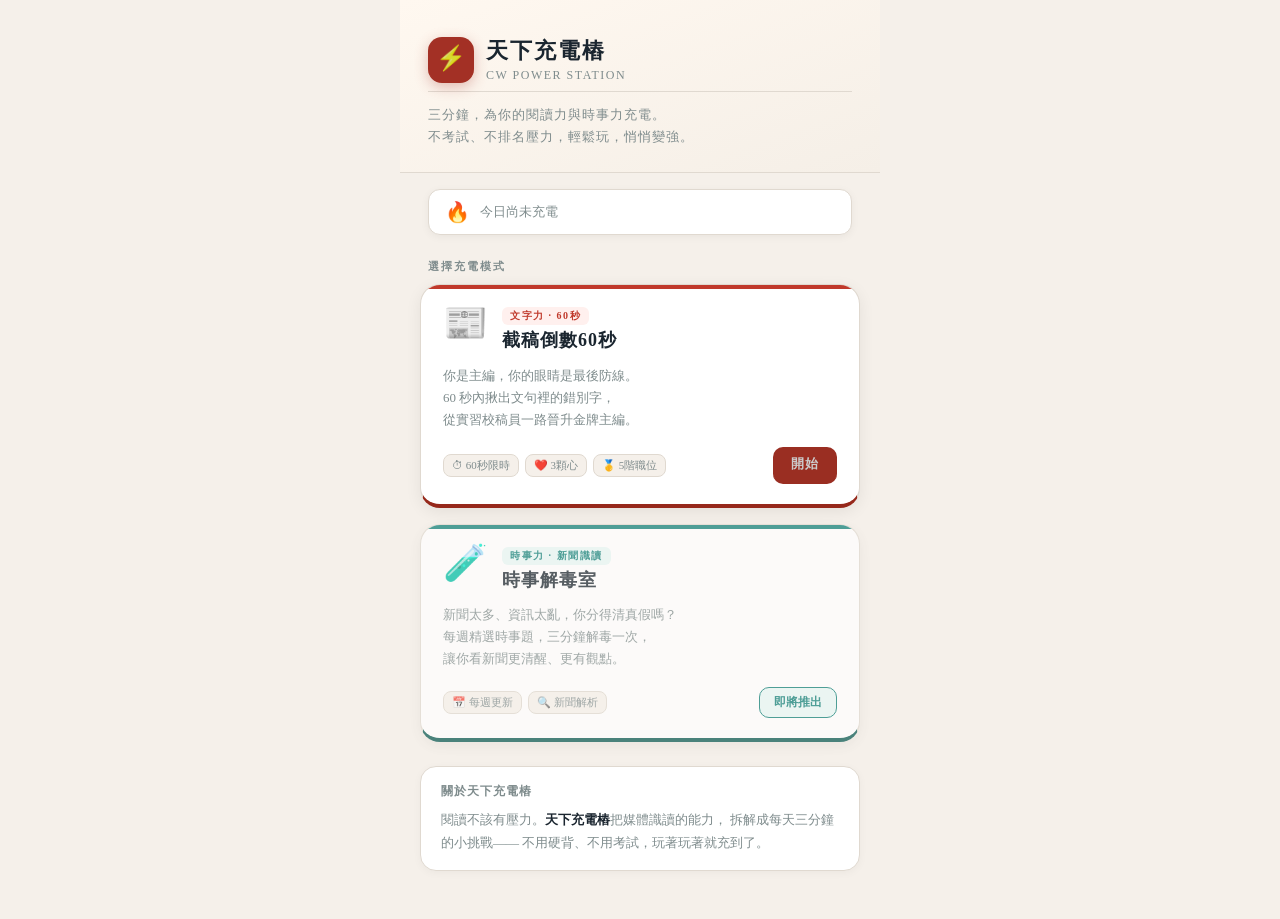
==== commit ff2c4e39: "新增天下充電樁遊戲大廳，整合截稿倒數60秒與時事解毒室 - index.html 改為天下充電樁大廳（品牌識別、遊戲卡、連續充電天數） - 截稿倒數60秒搬至 proofreading.html，加入" ====
--- a/index.html
+++ b/index.html
@@ -3,131 +3,130 @@
 <head>
   <meta charset="UTF-8">
   <meta name="viewport" content="width=device-width, initial-scale=1.0">
-  <title>截稿倒數60秒</title>
-  <link rel="stylesheet" href="style.css">
+  <title>天下充電樁</title>
+  <link rel="preconnect" href="https://fonts.googleapis.com">
+  <link rel="stylesheet" href="lobby.css">
 </head>
 <body>
 
-  <!-- ══════════ 開始畫面 ══════════ -->
-  <div id="screen-start" class="screen active">
-    <div class="start-wrap">
+<div class="lobby-wrap">
 
-      <!-- 背景飄動裝飾 -->
-      <div class="start-deco" aria-hidden="true">
-        <span class="deco-item di-1">📄</span>
-        <span class="deco-item di-2">✏️</span>
-        <span class="deco-item di-3">☕</span>
-        <span class="deco-item di-4">⏰</span>
-        <span class="deco-item di-5">📰</span>
-        <span class="deco-item di-6">🖊️</span>
-        <span class="deco-item di-7">📄</span>
-        <span class="deco-item di-8">📎</span>
-        <span class="deco-item di-9">✂️</span>
-        <span class="deco-item di-10">☕</span>
+  <!-- ── 品牌識別 ── -->
+  <div class="lobby-header">
+    <div class="brand-row">
+      <div class="brand-icon"><span>⚡</span></div>
+      <div>
+        <div class="brand-name">天下充電樁</div>
+        <div class="brand-sub">CW POWER STATION</div>
       </div>
-
-      <div class="logo-box">稿</div>
-      <h1 class="game-title">截稿倒數60秒</h1>
-      <p class="game-sub">主編之眼，校稿出擊！</p>
-
-      <div class="rule-row">
-        <div class="rule-chip"><span class="icon">⏱</span>60 秒限時</div>
-        <div class="rule-chip"><span class="icon">❤️</span>3 顆心</div>
-        <div class="rule-chip"><span class="icon">🔍</span>找錯字</div>
-      </div>
-
-      <button id="start-btn" class="btn-primary">開始校對</button>
-      <button id="lb-open-btn" class="btn-ghost">查看排行榜 🏆</button>
     </div>
+    <p class="brand-tagline">
+      三分鐘，為你的閱讀力與時事力充電。<br>
+      不考試、不排名壓力，輕鬆玩，悄悄變強。
+    </p>
   </div>
 
-  <!-- ══════════ 遊戲畫面 ══════════ -->
-  <div id="screen-game" class="screen">
+  <!-- ── 連續挑戰 ── -->
+  <div class="streak-bar">
+    <span class="streak-icon">🔥</span>
+    <span class="streak-text" id="streak-text">今日尚未充電</span>
+    <span class="streak-count" id="streak-count"></span>
+  </div>
 
-    <div class="top-bar">
-      <div class="hearts" id="hearts-display">❤️❤️❤️</div>
+  <!-- ── 遊戲選單 ── -->
+  <div class="section-title">選擇充電模式</div>
 
-      <div class="timer-block">
-        <div class="bar-label">剩餘時間</div>
-        <div class="timer-num" id="global-timer">60</div>
+  <div class="game-cards">
+
+    <!-- 截稿倒數60秒 -->
+    <a class="game-card card-proofreading" href="proofreading.html">
+      <div class="card-top">
+        <div class="card-emoji">📰</div>
+        <div class="card-meta">
+          <span class="card-tag">文字力 · 60秒</span>
+          <div class="card-title">截稿倒數60秒</div>
+        </div>
       </div>
+      <p class="card-desc">
+        你是主編，你的眼睛是最後防線。<br>
+        60 秒內揪出文句裡的錯別字，<br>
+        從實習校稿員一路晉升金牌主編。
+      </p>
+      <div class="card-footer">
+        <div class="card-chips">
+          <span class="chip">⏱ 60秒限時</span>
+          <span class="chip">❤️ 3顆心</span>
+          <span class="chip">🥇 5階職位</span>
+        </div>
+        <button class="card-btn" onclick="event.preventDefault(); window.location.href='proofreading.html'">
+          <span class="card-btn-label">開始</span>
+        </button>
+      </div>
+    </a>
 
-      <div class="score-block">
-        <div class="score-label">分數</div>
-        <div class="score-num" id="score-display">0</div>
-        <div class="rank-display" id="rank-display">實習校稿員</div>
+    <!-- 時事解毒室 -->
+    <div class="game-card card-quiz coming-soon">
+      <div class="card-top">
+        <div class="card-emoji">🧪</div>
+        <div class="card-meta">
+          <span class="card-tag">時事力 · 新聞識讀</span>
+          <div class="card-title">時事解毒室</div>
+        </div>
       </div>
-    </div>
-
-    <div class="bar-wrap">
-      <div class="per-q-bar" id="per-q-bar"></div>
-    </div>
-
-    <div class="question-area">
-      <p class="question-text" id="question-text">請找出文句中的錯字：</p>
-    </div>
-
-    <div class="char-tiles-area" id="char-tiles-area" style="display:none">
-      <p class="ec-hint" id="ec-hint"></p>
-      <div class="char-tiles" id="char-tiles"></div>
-      <button id="char-confirm-btn" class="handwrite-submit-btn">確認</button>
-    </div>
-
-    <div class="explanation" id="explanation" style="display:none">
-      <div class="answer-label" id="answer-label">✅ 正確答案：<span id="answer-display"></span></div>
-      <div class="explanation-body" id="explanation-text"></div>
+      <p class="card-desc">
+        新聞太多、資訊太亂，你分得清真假嗎？<br>
+        每週精選時事題，三分鐘解毒一次，<br>
+        讓你看新聞更清醒、更有觀點。
+      </p>
+      <div class="card-footer">
+        <div class="card-chips">
+          <span class="chip">📅 每週更新</span>
+          <span class="chip">🔍 新聞解析</span>
+        </div>
+        <span class="coming-badge">即將推出</span>
+      </div>
     </div>
 
   </div>
 
-  <!-- ══════════ 結算畫面 ══════════ -->
-  <div id="screen-end" class="screen">
-    <div class="end-wrap">
-      <div class="end-icon" id="end-icon">⏰</div>
-      <h2 class="end-title" id="end-title">截稿時間到！</h2>
-      <div class="final-score" id="final-score">0</div>
-      <p class="unit-label">分</p>
-
-      <div class="end-rank-badge" id="end-rank">實習校稿員</div>
-
-      <div class="rank-ladder" id="rank-ladder"></div>
-
-      <div class="stats-row">
-        <div class="stat">
-          <span class="stat-val" id="stat-correct">0</span>
-          <span class="stat-label">答對</span>
-        </div>
-        <div class="stat">
-          <span class="stat-val" id="stat-total">0</span>
-          <span class="stat-label">作答</span>
-        </div>
-        <div class="stat">
-          <span class="stat-val" id="stat-acc">0%</span>
-          <span class="stat-label">正確率</span>
-        </div>
-      </div>
-
-      <div class="new-record" id="new-record" style="display:none">🎉 新紀錄！</div>
-
-      <button id="replay-btn" class="btn-primary">再校一輪</button>
-      <button id="end-lb-btn" class="btn-ghost">查看排行榜 🏆</button>
-      <button id="home-btn" class="btn-ghost">返回首頁</button>
-    </div>
+  <!-- ── 品牌說明 ── -->
+  <div class="about-block">
+    <div class="about-title">關於天下充電樁</div>
+    <p class="about-text">
+      閱讀不該有壓力。<strong>天下充電樁</strong>把媒體識讀的能力，
+      拆解成每天三分鐘的小挑戰——
+      不用硬背、不用考試，玩著玩著就充到了。
+    </p>
   </div>
 
-  <!-- ══════════ 排行榜畫面 ══════════ -->
-  <div id="screen-lb" class="screen">
-    <div class="lb-header">
-      <button id="lb-back-btn" class="lb-back-btn">‹ 返回</button>
-      <h2 class="lb-title">排行榜</h2>
-      <button id="lb-clear-btn" class="lb-clear-btn">清除</button>
-    </div>
-    <div class="lb-list" id="lb-list"></div>
-    <p class="lb-empty" id="lb-empty" style="display:none">還沒有紀錄，快去挑戰吧！</p>
-  </div>
+</div>
 
-  <script src="questions.js"></script>
-  <script src="sounds.js"></script>
-  <script src="game.js"></script>
+<script>
+// 連續充電天數（跨遊戲共用 key）
+const STREAK_KEY = 'cw_charger_streak';
+
+function getStreak() {
+  try { return JSON.parse(localStorage.getItem(STREAK_KEY)) || { days: 0, lastDate: '' }; }
+  catch { return { days: 0, lastDate: '' }; }
+}
+
+function updateStreakDisplay() {
+  const today = new Date().toLocaleDateString('zh-TW');
+  const s = getStreak();
+  const streakText  = document.getElementById('streak-text');
+  const streakCount = document.getElementById('streak-count');
+
+  if (s.lastDate === today) {
+    streakText.textContent  = '今日已充電 ✓';
+    streakCount.textContent = s.days > 1 ? `🔥 連續 ${s.days} 天` : '';
+  } else {
+    streakText.textContent  = '今日尚未充電';
+    streakCount.textContent = s.days > 0 ? `上次連續 ${s.days} 天` : '';
+  }
+}
+
+updateStreakDisplay();
+</script>
+
 </body>
 </html>
--- a/lobby.css
+++ b/lobby.css
@@ -0,0 +1,286 @@
+*, *::before, *::after { box-sizing: border-box; margin: 0; padding: 0; }
+
+:root {
+  --red:      #C0392B;
+  --red-lt:   #FFF0EE;
+  --teal:     #0E7F77;
+  --teal-lt:  #E8F7F6;
+  --teal-dk:  #095951;
+  --gold:     #D4AC0D;
+  --ink:      #1A252F;
+  --muted:    #7F8C8D;
+  --bg:       #F5F0EA;
+  --card:     #FFFFFF;
+  --border:   #E0D9D0;
+}
+
+body {
+  font-family: 'Noto Serif TC', 'Microsoft JhengHei', '微軟正黑體', serif;
+  background: var(--bg);
+  color: var(--ink);
+  min-height: 100dvh;
+  display: flex;
+  flex-direction: column;
+  align-items: center;
+}
+
+.lobby-wrap {
+  width: 100%;
+  max-width: 480px;
+  min-height: 100dvh;
+  display: flex;
+  flex-direction: column;
+  padding: 0 0 48px;
+}
+
+/* ── header ── */
+.lobby-header {
+  padding: 36px 28px 24px;
+  background: linear-gradient(160deg, #FFF8F0 0%, #F5EFE7 100%);
+  border-bottom: 1px solid var(--border);
+}
+
+.brand-row {
+  display: flex;
+  align-items: center;
+  gap: 12px;
+  margin-bottom: 6px;
+}
+
+.brand-icon {
+  width: 46px; height: 46px;
+  background: var(--red);
+  border-radius: 14px;
+  display: flex; align-items: center; justify-content: center;
+  font-size: 24px;
+  box-shadow: 0 4px 14px rgba(192,57,43,.3);
+  border-bottom: 3px solid var(--red);
+  filter: brightness(.85);
+  flex-shrink: 0;
+}
+.brand-icon span { filter: brightness(1.4); }
+
+.brand-name {
+  font-size: 22px;
+  font-weight: 900;
+  letter-spacing: 2px;
+  color: var(--ink);
+}
+.brand-sub {
+  font-size: 12px;
+  color: var(--muted);
+  letter-spacing: 1.5px;
+  margin-top: 2px;
+}
+
+.brand-tagline {
+  font-size: 13px;
+  color: var(--muted);
+  letter-spacing: 1px;
+  line-height: 1.7;
+  margin-top: 8px;
+  padding-top: 12px;
+  border-top: 1px solid var(--border);
+}
+
+/* ── streak bar ── */
+.streak-bar {
+  display: flex;
+  align-items: center;
+  gap: 10px;
+  margin: 16px 28px 0;
+  padding: 10px 16px;
+  background: var(--card);
+  border: 1px solid var(--border);
+  border-radius: 12px;
+  box-shadow: 0 2px 8px rgba(0,0,0,.05);
+}
+.streak-icon { font-size: 20px; }
+.streak-text { font-size: 13px; color: var(--muted); flex: 1; }
+.streak-count { font-size: 15px; font-weight: 900; color: var(--gold); }
+
+/* ── section ── */
+.section-title {
+  font-size: 11px;
+  font-weight: 700;
+  color: var(--muted);
+  letter-spacing: 2px;
+  padding: 24px 28px 10px;
+  text-transform: uppercase;
+}
+
+/* ── game cards ── */
+.game-cards {
+  display: flex;
+  flex-direction: column;
+  gap: 16px;
+  padding: 0 20px;
+}
+
+.game-card {
+  display: block;
+  text-decoration: none;
+  background: var(--card);
+  border: 1.5px solid var(--border);
+  border-bottom: 4px solid #D0C8BE;
+  border-radius: 20px;
+  padding: 20px 22px;
+  box-shadow: 0 4px 16px rgba(0,0,0,.07);
+  transition: transform .12s, box-shadow .12s;
+  cursor: pointer;
+  position: relative;
+  overflow: hidden;
+}
+.game-card::before {
+  content: '';
+  position: absolute;
+  top: 0; left: 0; right: 0;
+  height: 4px;
+  border-radius: 20px 20px 0 0;
+}
+.game-card:hover {
+  transform: translateY(-3px);
+  box-shadow: 0 8px 24px rgba(0,0,0,.12);
+}
+.game-card:active {
+  transform: translateY(1px);
+  box-shadow: 0 2px 8px rgba(0,0,0,.08);
+}
+
+/* 截稿倒數 — red */
+.card-proofreading { border-bottom-color: #96281B; }
+.card-proofreading::before { background: var(--red); }
+
+/* 時事解毒室 — teal */
+.card-quiz { border-bottom-color: var(--teal-dk); }
+.card-quiz::before { background: var(--teal); }
+.card-quiz.coming-soon { cursor: default; opacity: .72; }
+.card-quiz.coming-soon:hover { transform: none; box-shadow: 0 4px 16px rgba(0,0,0,.07); }
+
+.card-top {
+  display: flex;
+  align-items: flex-start;
+  gap: 14px;
+  margin-bottom: 12px;
+}
+
+.card-emoji {
+  font-size: 36px;
+  line-height: 1;
+  flex-shrink: 0;
+}
+
+.card-meta { flex: 1; }
+
+.card-tag {
+  font-size: 10px;
+  font-weight: 700;
+  letter-spacing: 1.5px;
+  padding: 2px 8px;
+  border-radius: 6px;
+  display: inline-block;
+  margin-bottom: 4px;
+}
+.card-proofreading .card-tag {
+  background: var(--red-lt);
+  color: var(--red);
+}
+.card-quiz .card-tag {
+  background: var(--teal-lt);
+  color: var(--teal);
+}
+
+.card-title {
+  font-size: 18px;
+  font-weight: 900;
+  letter-spacing: 1px;
+  color: var(--ink);
+  line-height: 1.3;
+}
+
+.card-desc {
+  font-size: 13px;
+  color: var(--muted);
+  line-height: 1.7;
+  margin-bottom: 16px;
+}
+
+.card-footer {
+  display: flex;
+  align-items: center;
+  justify-content: space-between;
+}
+
+.card-chips {
+  display: flex;
+  gap: 6px;
+  flex-wrap: wrap;
+}
+.chip {
+  font-size: 11px;
+  color: var(--muted);
+  background: var(--bg);
+  border: 1px solid var(--border);
+  border-radius: 8px;
+  padding: 3px 8px;
+}
+
+.card-btn {
+  font-size: 13px;
+  font-weight: 700;
+  letter-spacing: 1px;
+  padding: 8px 18px;
+  border-radius: 10px;
+  border: none;
+  cursor: pointer;
+  font-family: inherit;
+  border-bottom: 3px solid transparent;
+  transition: transform .09s, border-bottom-width .09s;
+}
+.card-proofreading .card-btn {
+  background: var(--red);
+  color: #fff;
+  border-bottom-color: var(--red);
+  filter: brightness(.8);
+}
+.card-quiz .card-btn {
+  background: var(--teal);
+  color: #fff;
+  border-bottom-color: var(--teal);
+  filter: brightness(.8);
+}
+.card-btn-label {
+  filter: brightness(1.4);
+}
+.coming-badge {
+  font-size: 12px;
+  font-weight: 700;
+  color: var(--teal);
+  background: var(--teal-lt);
+  border: 1px solid var(--teal);
+  border-radius: 10px;
+  padding: 6px 14px;
+}
+
+/* ── about ── */
+.about-block {
+  margin: 24px 20px 0;
+  padding: 16px 20px;
+  background: var(--card);
+  border: 1px solid var(--border);
+  border-radius: 16px;
+  box-shadow: 0 2px 8px rgba(0,0,0,.04);
+}
+.about-title {
+  font-size: 12px;
+  font-weight: 700;
+  color: var(--muted);
+  letter-spacing: 1px;
+  margin-bottom: 8px;
+}
+.about-text {
+  font-size: 13px;
+  color: var(--muted);
+  line-height: 1.8;
+}
+.about-text strong { color: var(--ink); font-weight: 700; }
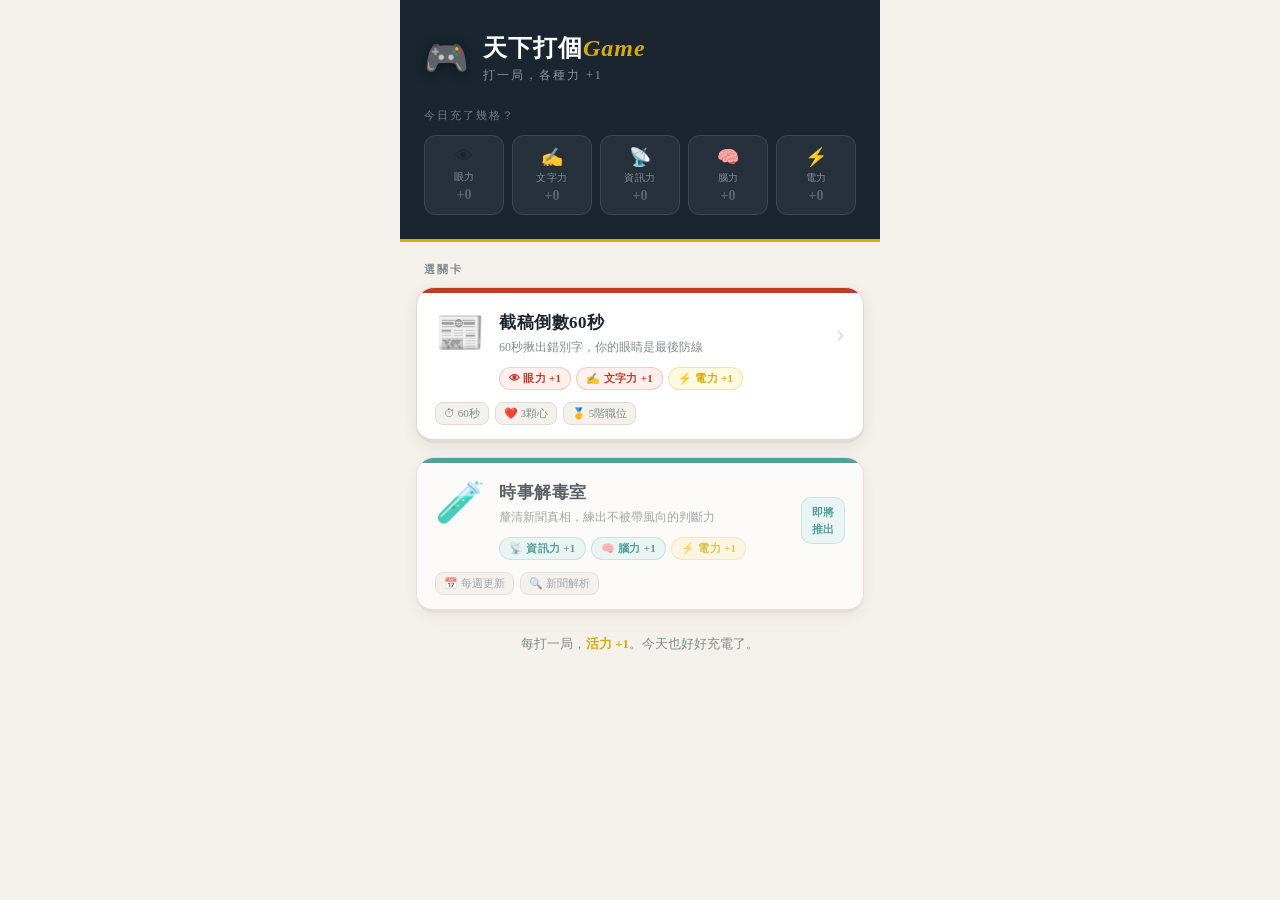
==== commit 13265890: "大廳改版：天下打個Game，RPG 數值升級概念 - 品牌名改為「天下打個Game」，副標「打一局，各種力 +1」 - 深色 header + 今日能量板，顯示 5 項數值（眼力/文字力/資訊力/腦力" ====
--- a/index.html
+++ b/index.html
@@ -3,129 +3,152 @@
 <head>
   <meta charset="UTF-8">
   <meta name="viewport" content="width=device-width, initial-scale=1.0">
-  <title>天下充電樁</title>
-  <link rel="preconnect" href="https://fonts.googleapis.com">
+  <title>天下打個Game</title>
   <link rel="stylesheet" href="lobby.css">
 </head>
 <body>
 
 <div class="lobby-wrap">
 
-  <!-- ── 品牌識別 ── -->
+  <!-- ── 品牌 Header ── -->
   <div class="lobby-header">
     <div class="brand-row">
-      <div class="brand-icon"><span>⚡</span></div>
-      <div>
-        <div class="brand-name">天下充電樁</div>
-        <div class="brand-sub">CW POWER STATION</div>
+      <div class="brand-icon">🎮</div>
+      <div class="brand-text">
+        <div class="brand-name">天下打個<span class="brand-game">Game</span></div>
+        <div class="brand-sub">打一局，各種力 +1</div>
       </div>
     </div>
-    <p class="brand-tagline">
-      三分鐘，為你的閱讀力與時事力充電。<br>
-      不考試、不排名壓力，輕鬆玩，悄悄變強。
-    </p>
   </div>
 
-  <!-- ── 連續挑戰 ── -->
-  <div class="streak-bar">
-    <span class="streak-icon">🔥</span>
-    <span class="streak-text" id="streak-text">今日尚未充電</span>
-    <span class="streak-count" id="streak-count"></span>
+  <!-- ── 今日能量板 ── -->
+  <div class="energy-board">
+    <div class="energy-title">今日充了幾格？</div>
+    <div class="energy-stats" id="energy-stats">
+      <div class="estat" data-key="eye">
+        <span class="estat-icon">👁</span>
+        <span class="estat-label">眼力</span>
+        <span class="estat-plus" id="stat-eye">+0</span>
+      </div>
+      <div class="estat" data-key="word">
+        <span class="estat-icon">✍️</span>
+        <span class="estat-label">文字力</span>
+        <span class="estat-plus" id="stat-word">+0</span>
+      </div>
+      <div class="estat" data-key="info">
+        <span class="estat-icon">📡</span>
+        <span class="estat-label">資訊力</span>
+        <span class="estat-plus" id="stat-info">+0</span>
+      </div>
+      <div class="estat" data-key="brain">
+        <span class="estat-icon">🧠</span>
+        <span class="estat-label">腦力</span>
+        <span class="estat-plus" id="stat-brain">+0</span>
+      </div>
+      <div class="estat" data-key="power">
+        <span class="estat-icon">⚡</span>
+        <span class="estat-label">電力</span>
+        <span class="estat-plus" id="stat-power">+0</span>
+      </div>
+    </div>
   </div>
 
-  <!-- ── 遊戲選單 ── -->
-  <div class="section-title">選擇充電模式</div>
+  <!-- ── 選關卡 ── -->
+  <div class="section-label">選關卡</div>
 
   <div class="game-cards">
 
     <!-- 截稿倒數60秒 -->
-    <a class="game-card card-proofreading" href="proofreading.html">
-      <div class="card-top">
-        <div class="card-emoji">📰</div>
-        <div class="card-meta">
-          <span class="card-tag">文字力 · 60秒</span>
-          <div class="card-title">截稿倒數60秒</div>
+    <a class="game-card card-red" href="proofreading.html">
+      <div class="card-inner">
+        <div class="card-left">
+          <div class="card-emoji">📰</div>
+          <div class="card-info">
+            <div class="card-title">截稿倒數60秒</div>
+            <div class="card-desc">60秒揪出錯別字，你的眼睛是最後防線</div>
+            <div class="stat-chips">
+              <span class="chip chip-red">👁 眼力 +1</span>
+              <span class="chip chip-red">✍️ 文字力 +1</span>
+              <span class="chip chip-yellow">⚡ 電力 +1</span>
+            </div>
+          </div>
         </div>
+        <div class="card-arrow">›</div>
       </div>
-      <p class="card-desc">
-        你是主編，你的眼睛是最後防線。<br>
-        60 秒內揪出文句裡的錯別字，<br>
-        從實習校稿員一路晉升金牌主編。
-      </p>
-      <div class="card-footer">
-        <div class="card-chips">
-          <span class="chip">⏱ 60秒限時</span>
-          <span class="chip">❤️ 3顆心</span>
-          <span class="chip">🥇 5階職位</span>
-        </div>
-        <button class="card-btn" onclick="event.preventDefault(); window.location.href='proofreading.html'">
-          <span class="card-btn-label">開始</span>
-        </button>
+      <div class="card-meta-row">
+        <span class="meta-chip">⏱ 60秒</span>
+        <span class="meta-chip">❤️ 3顆心</span>
+        <span class="meta-chip">🥇 5階職位</span>
       </div>
     </a>
 
     <!-- 時事解毒室 -->
-    <div class="game-card card-quiz coming-soon">
-      <div class="card-top">
-        <div class="card-emoji">🧪</div>
-        <div class="card-meta">
-          <span class="card-tag">時事力 · 新聞識讀</span>
-          <div class="card-title">時事解毒室</div>
+    <div class="game-card card-teal card-locked">
+      <div class="card-inner">
+        <div class="card-left">
+          <div class="card-emoji">🧪</div>
+          <div class="card-info">
+            <div class="card-title">時事解毒室</div>
+            <div class="card-desc">釐清新聞真相，練出不被帶風向的判斷力</div>
+            <div class="stat-chips">
+              <span class="chip chip-teal">📡 資訊力 +1</span>
+              <span class="chip chip-teal">🧠 腦力 +1</span>
+              <span class="chip chip-yellow">⚡ 電力 +1</span>
+            </div>
+          </div>
         </div>
+        <div class="card-coming">即將<br>推出</div>
       </div>
-      <p class="card-desc">
-        新聞太多、資訊太亂，你分得清真假嗎？<br>
-        每週精選時事題，三分鐘解毒一次，<br>
-        讓你看新聞更清醒、更有觀點。
-      </p>
-      <div class="card-footer">
-        <div class="card-chips">
-          <span class="chip">📅 每週更新</span>
-          <span class="chip">🔍 新聞解析</span>
-        </div>
-        <span class="coming-badge">即將推出</span>
+      <div class="card-meta-row">
+        <span class="meta-chip">📅 每週更新</span>
+        <span class="meta-chip">🔍 新聞解析</span>
       </div>
     </div>
 
   </div>
 
-  <!-- ── 品牌說明 ── -->
-  <div class="about-block">
-    <div class="about-title">關於天下充電樁</div>
-    <p class="about-text">
-      閱讀不該有壓力。<strong>天下充電樁</strong>把媒體識讀的能力，
-      拆解成每天三分鐘的小挑戰——
-      不用硬背、不用考試，玩著玩著就充到了。
-    </p>
+  <!-- ── 底部說明 ── -->
+  <div class="lobby-footer">
+    <p>每打一局，<strong>活力 +1</strong>。今天也好好充電了。</p>
   </div>
 
 </div>
 
 <script>
-// 連續充電天數（跨遊戲共用 key）
-const STREAK_KEY = 'cw_charger_streak';
+const STREAK_KEY  = 'cw_charger_streak';
+const PLAYED_KEY  = 'cw_played_today';
 
-function getStreak() {
-  try { return JSON.parse(localStorage.getItem(STREAK_KEY)) || { days: 0, lastDate: '' }; }
-  catch { return { days: 0, lastDate: '' }; }
+function getToday() {
+  return new Date().toLocaleDateString('zh-TW');
 }
 
-function updateStreakDisplay() {
-  const today = new Date().toLocaleDateString('zh-TW');
-  const s = getStreak();
-  const streakText  = document.getElementById('streak-text');
-  const streakCount = document.getElementById('streak-count');
+function updateStats() {
+  const today   = getToday();
+  let played = {};
+  try { played = JSON.parse(localStorage.getItem(PLAYED_KEY)) || {}; } catch {}
 
-  if (s.lastDate === today) {
-    streakText.textContent  = '今日已充電 ✓';
-    streakCount.textContent = s.days > 1 ? `🔥 連續 ${s.days} 天` : '';
-  } else {
-    streakText.textContent  = '今日尚未充電';
-    streakCount.textContent = s.days > 0 ? `上次連續 ${s.days} 天` : '';
-  }
+  const playedToday = played[today] || {};
+
+  // 截稿倒數 → 眼力、文字力、電力
+  const didProof = !!playedToday.proofreading;
+  setPlus('stat-eye',   didProof ? '+1' : '+0', didProof);
+  setPlus('stat-word',  didProof ? '+1' : '+0', didProof);
+  setPlus('stat-power', didProof ? '+1' : '+0', didProof);
+
+  // 時事解毒室 → 資訊力、腦力 (未推出，常態 +0)
+  setPlus('stat-info',  '+0', false);
+  setPlus('stat-brain', '+0', false);
 }
 
-updateStreakDisplay();
+function setPlus(id, text, active) {
+  const el = document.getElementById(id);
+  if (!el) return;
+  el.textContent = text;
+  el.classList.toggle('active', active);
+  el.closest('.estat').classList.toggle('estat-active', active);
+}
+
+updateStats();
 </script>
 
 </body>
--- a/lobby.css
+++ b/lobby.css
@@ -3,15 +3,17 @@
 :root {
   --red:      #C0392B;
   --red-lt:   #FFF0EE;
+  --red-dk:   #8B1A10;
   --teal:     #0E7F77;
-  --teal-lt:  #E8F7F6;
+  --teal-lt:  #E6F6F5;
   --teal-dk:  #095951;
-  --gold:     #D4AC0D;
+  --yellow:   #D4AC0D;
+  --yellow-lt:#FFF9E0;
   --ink:      #1A252F;
   --muted:    #7F8C8D;
-  --bg:       #F5F0EA;
+  --bg:       #F4F1EC;
   --card:     #FFFFFF;
-  --border:   #E0D9D0;
+  --border:   #E2DAD0;
 }
 
 body {
@@ -20,8 +22,7 @@
   color: var(--ink);
   min-height: 100dvh;
   display: flex;
-  flex-direction: column;
-  align-items: center;
+  justify-content: center;
 }
 
 .lobby-wrap {
@@ -30,193 +31,258 @@
   min-height: 100dvh;
   display: flex;
   flex-direction: column;
-  padding: 0 0 48px;
-}
-
-/* ── header ── */
+  padding-bottom: 48px;
+}
+
+/* ══ HEADER ══ */
 .lobby-header {
-  padding: 36px 28px 24px;
-  background: linear-gradient(160deg, #FFF8F0 0%, #F5EFE7 100%);
-  border-bottom: 1px solid var(--border);
+  padding: 32px 24px 24px;
+  background: var(--ink);
 }
 
 .brand-row {
   display: flex;
   align-items: center;
-  gap: 12px;
-  margin-bottom: 6px;
+  gap: 14px;
 }
 
 .brand-icon {
-  width: 46px; height: 46px;
-  background: var(--red);
-  border-radius: 14px;
-  display: flex; align-items: center; justify-content: center;
+  font-size: 36px;
+  line-height: 1;
+  filter: drop-shadow(0 2px 6px rgba(0,0,0,.4));
+}
+
+.brand-name {
   font-size: 24px;
-  box-shadow: 0 4px 14px rgba(192,57,43,.3);
-  border-bottom: 3px solid var(--red);
-  filter: brightness(.85);
-  flex-shrink: 0;
-}
-.brand-icon span { filter: brightness(1.4); }
-
-.brand-name {
-  font-size: 22px;
   font-weight: 900;
-  letter-spacing: 2px;
-  color: var(--ink);
+  letter-spacing: 1px;
+  color: #FFFFFF;
+}
+.brand-game {
+  color: var(--yellow);
+  font-style: italic;
 }
 .brand-sub {
   font-size: 12px;
+  color: rgba(255,255,255,.5);
+  letter-spacing: 2px;
+  margin-top: 3px;
+}
+
+/* ══ ENERGY BOARD ══ */
+.energy-board {
+  background: var(--ink);
+  padding: 0 24px 24px;
+  border-bottom: 3px solid var(--yellow);
+}
+
+.energy-title {
+  font-size: 11px;
+  letter-spacing: 2px;
+  color: rgba(255,255,255,.4);
+  margin-bottom: 12px;
+  text-transform: uppercase;
+}
+
+.energy-stats {
+  display: flex;
+  gap: 8px;
+  flex-wrap: wrap;
+}
+
+.estat {
+  display: flex;
+  flex-direction: column;
+  align-items: center;
+  gap: 3px;
+  background: rgba(255,255,255,.06);
+  border: 1px solid rgba(255,255,255,.1);
+  border-radius: 12px;
+  padding: 10px 12px;
+  min-width: 58px;
+  flex: 1;
+  transition: background .2s, border-color .2s;
+}
+.estat-active {
+  background: rgba(212,172,13,.12);
+  border-color: rgba(212,172,13,.4);
+}
+
+.estat-icon  { font-size: 18px; }
+.estat-label { font-size: 10px; color: rgba(255,255,255,.45); letter-spacing: 0.5px; }
+.estat-plus  {
+  font-size: 14px;
+  font-weight: 900;
+  color: rgba(255,255,255,.25);
+  font-variant-numeric: tabular-nums;
+  transition: color .2s;
+}
+.estat-plus.active {
+  color: var(--yellow);
+  text-shadow: 0 0 8px rgba(212,172,13,.6);
+  animation: popIn .4s cubic-bezier(.34,1.56,.64,1);
+}
+
+@keyframes popIn {
+  from { transform: scale(.6); opacity: 0; }
+  to   { transform: scale(1);  opacity: 1; }
+}
+
+/* ══ SECTION LABEL ══ */
+.section-label {
+  font-size: 11px;
+  font-weight: 700;
+  letter-spacing: 2px;
   color: var(--muted);
-  letter-spacing: 1.5px;
-  margin-top: 2px;
-}
-
-.brand-tagline {
-  font-size: 13px;
-  color: var(--muted);
-  letter-spacing: 1px;
-  line-height: 1.7;
-  margin-top: 8px;
-  padding-top: 12px;
-  border-top: 1px solid var(--border);
-}
-
-/* ── streak bar ── */
-.streak-bar {
-  display: flex;
-  align-items: center;
-  gap: 10px;
-  margin: 16px 28px 0;
-  padding: 10px 16px;
-  background: var(--card);
-  border: 1px solid var(--border);
-  border-radius: 12px;
-  box-shadow: 0 2px 8px rgba(0,0,0,.05);
-}
-.streak-icon { font-size: 20px; }
-.streak-text { font-size: 13px; color: var(--muted); flex: 1; }
-.streak-count { font-size: 15px; font-weight: 900; color: var(--gold); }
-
-/* ── section ── */
-.section-title {
-  font-size: 11px;
-  font-weight: 700;
-  color: var(--muted);
-  letter-spacing: 2px;
-  padding: 24px 28px 10px;
   text-transform: uppercase;
-}
-
-/* ── game cards ── */
+  padding: 20px 24px 10px;
+}
+
+/* ══ GAME CARDS ══ */
 .game-cards {
   display: flex;
   flex-direction: column;
-  gap: 16px;
-  padding: 0 20px;
+  gap: 14px;
+  padding: 0 16px;
 }
 
 .game-card {
   display: block;
   text-decoration: none;
   background: var(--card);
+  border-radius: 18px;
   border: 1.5px solid var(--border);
-  border-bottom: 4px solid #D0C8BE;
-  border-radius: 20px;
-  padding: 20px 22px;
+  border-bottom: 4px solid var(--border);
+  overflow: hidden;
   box-shadow: 0 4px 16px rgba(0,0,0,.07);
   transition: transform .12s, box-shadow .12s;
   cursor: pointer;
-  position: relative;
-  overflow: hidden;
-}
+}
+.game-card:not(.card-locked):hover {
+  transform: translateY(-3px);
+  box-shadow: 0 8px 24px rgba(0,0,0,.12);
+}
+.game-card:not(.card-locked):active {
+  transform: translateY(1px);
+  box-shadow: 0 2px 8px rgba(0,0,0,.08);
+}
+
+/* top accent bar */
 .game-card::before {
   content: '';
-  position: absolute;
-  top: 0; left: 0; right: 0;
-  height: 4px;
-  border-radius: 20px 20px 0 0;
-}
-.game-card:hover {
-  transform: translateY(-3px);
-  box-shadow: 0 8px 24px rgba(0,0,0,.12);
-}
-.game-card:active {
-  transform: translateY(1px);
-  box-shadow: 0 2px 8px rgba(0,0,0,.08);
-}
-
-/* 截稿倒數 — red */
-.card-proofreading { border-bottom-color: #96281B; }
-.card-proofreading::before { background: var(--red); }
-
-/* 時事解毒室 — teal */
-.card-quiz { border-bottom-color: var(--teal-dk); }
-.card-quiz::before { background: var(--teal); }
-.card-quiz.coming-soon { cursor: default; opacity: .72; }
-.card-quiz.coming-soon:hover { transform: none; box-shadow: 0 4px 16px rgba(0,0,0,.07); }
-
-.card-top {
+  display: block;
+  height: 5px;
+}
+.card-red::before   { background: var(--red); }
+.card-teal::before  { background: var(--teal); }
+
+.card-locked {
+  cursor: default;
+  opacity: .7;
+}
+
+.card-inner {
   display: flex;
   align-items: flex-start;
   gap: 14px;
-  margin-bottom: 12px;
+  padding: 18px 18px 12px;
 }
 
 .card-emoji {
-  font-size: 36px;
+  font-size: 40px;
   line-height: 1;
   flex-shrink: 0;
-}
-
-.card-meta { flex: 1; }
-
-.card-tag {
-  font-size: 10px;
+  margin-top: 2px;
+}
+
+.card-left {
+  display: flex;
+  gap: 14px;
+  flex: 1;
+  min-width: 0;
+}
+
+.card-info { flex: 1; min-width: 0; }
+
+.card-title {
+  font-size: 17px;
+  font-weight: 900;
+  color: var(--ink);
+  letter-spacing: 0.5px;
+  margin-bottom: 4px;
+}
+
+.card-desc {
+  font-size: 12px;
+  color: var(--muted);
+  line-height: 1.6;
+  margin-bottom: 10px;
+}
+
+/* stat chips */
+.stat-chips {
+  display: flex;
+  flex-wrap: wrap;
+  gap: 5px;
+}
+
+.chip {
+  font-size: 11px;
   font-weight: 700;
-  letter-spacing: 1.5px;
-  padding: 2px 8px;
-  border-radius: 6px;
-  display: inline-block;
-  margin-bottom: 4px;
-}
-.card-proofreading .card-tag {
+  padding: 3px 9px;
+  border-radius: 20px;
+  white-space: nowrap;
+  letter-spacing: 0.3px;
+}
+.chip-red {
   background: var(--red-lt);
   color: var(--red);
-}
-.card-quiz .card-tag {
+  border: 1px solid rgba(192,57,43,.2);
+}
+.chip-teal {
   background: var(--teal-lt);
   color: var(--teal);
-}
-
-.card-title {
-  font-size: 18px;
-  font-weight: 900;
-  letter-spacing: 1px;
-  color: var(--ink);
-  line-height: 1.3;
-}
-
-.card-desc {
-  font-size: 13px;
-  color: var(--muted);
-  line-height: 1.7;
-  margin-bottom: 16px;
-}
-
-.card-footer {
-  display: flex;
-  align-items: center;
-  justify-content: space-between;
-}
-
-.card-chips {
+  border: 1px solid rgba(14,127,119,.2);
+}
+.chip-yellow {
+  background: var(--yellow-lt);
+  color: var(--yellow);
+  border: 1px solid rgba(212,172,13,.25);
+}
+
+/* arrow */
+.card-arrow {
+  font-size: 28px;
+  color: var(--border);
+  font-weight: 300;
+  line-height: 1;
+  flex-shrink: 0;
+  margin-top: 8px;
+}
+.card-red:hover .card-arrow   { color: var(--red); }
+
+.card-coming {
+  font-size: 11px;
+  font-weight: 700;
+  color: var(--teal);
+  background: var(--teal-lt);
+  border: 1px solid rgba(14,127,119,.2);
+  border-radius: 10px;
+  padding: 6px 10px;
+  text-align: center;
+  line-height: 1.5;
+  flex-shrink: 0;
+  align-self: center;
+}
+
+/* meta row */
+.card-meta-row {
   display: flex;
   gap: 6px;
+  padding: 0 18px 14px;
   flex-wrap: wrap;
 }
-.chip {
+.meta-chip {
   font-size: 11px;
   color: var(--muted);
   background: var(--bg);
@@ -225,62 +291,15 @@
   padding: 3px 8px;
 }
 
-.card-btn {
-  font-size: 13px;
-  font-weight: 700;
-  letter-spacing: 1px;
-  padding: 8px 18px;
-  border-radius: 10px;
-  border: none;
-  cursor: pointer;
-  font-family: inherit;
-  border-bottom: 3px solid transparent;
-  transition: transform .09s, border-bottom-width .09s;
-}
-.card-proofreading .card-btn {
-  background: var(--red);
-  color: #fff;
-  border-bottom-color: var(--red);
-  filter: brightness(.8);
-}
-.card-quiz .card-btn {
-  background: var(--teal);
-  color: #fff;
-  border-bottom-color: var(--teal);
-  filter: brightness(.8);
-}
-.card-btn-label {
-  filter: brightness(1.4);
-}
-.coming-badge {
-  font-size: 12px;
-  font-weight: 700;
-  color: var(--teal);
-  background: var(--teal-lt);
-  border: 1px solid var(--teal);
-  border-radius: 10px;
-  padding: 6px 14px;
-}
-
-/* ── about ── */
-.about-block {
-  margin: 24px 20px 0;
-  padding: 16px 20px;
-  background: var(--card);
-  border: 1px solid var(--border);
-  border-radius: 16px;
-  box-shadow: 0 2px 8px rgba(0,0,0,.04);
-}
-.about-title {
-  font-size: 12px;
-  font-weight: 700;
-  color: var(--muted);
-  letter-spacing: 1px;
-  margin-bottom: 8px;
-}
-.about-text {
+/* ══ FOOTER ══ */
+.lobby-footer {
+  margin: 20px 24px 0;
+  text-align: center;
   font-size: 13px;
   color: var(--muted);
-  line-height: 1.8;
-}
-.about-text strong { color: var(--ink); font-weight: 700; }
+  line-height: 1.7;
+}
+.lobby-footer strong {
+  color: var(--yellow);
+  font-weight: 900;
+}
